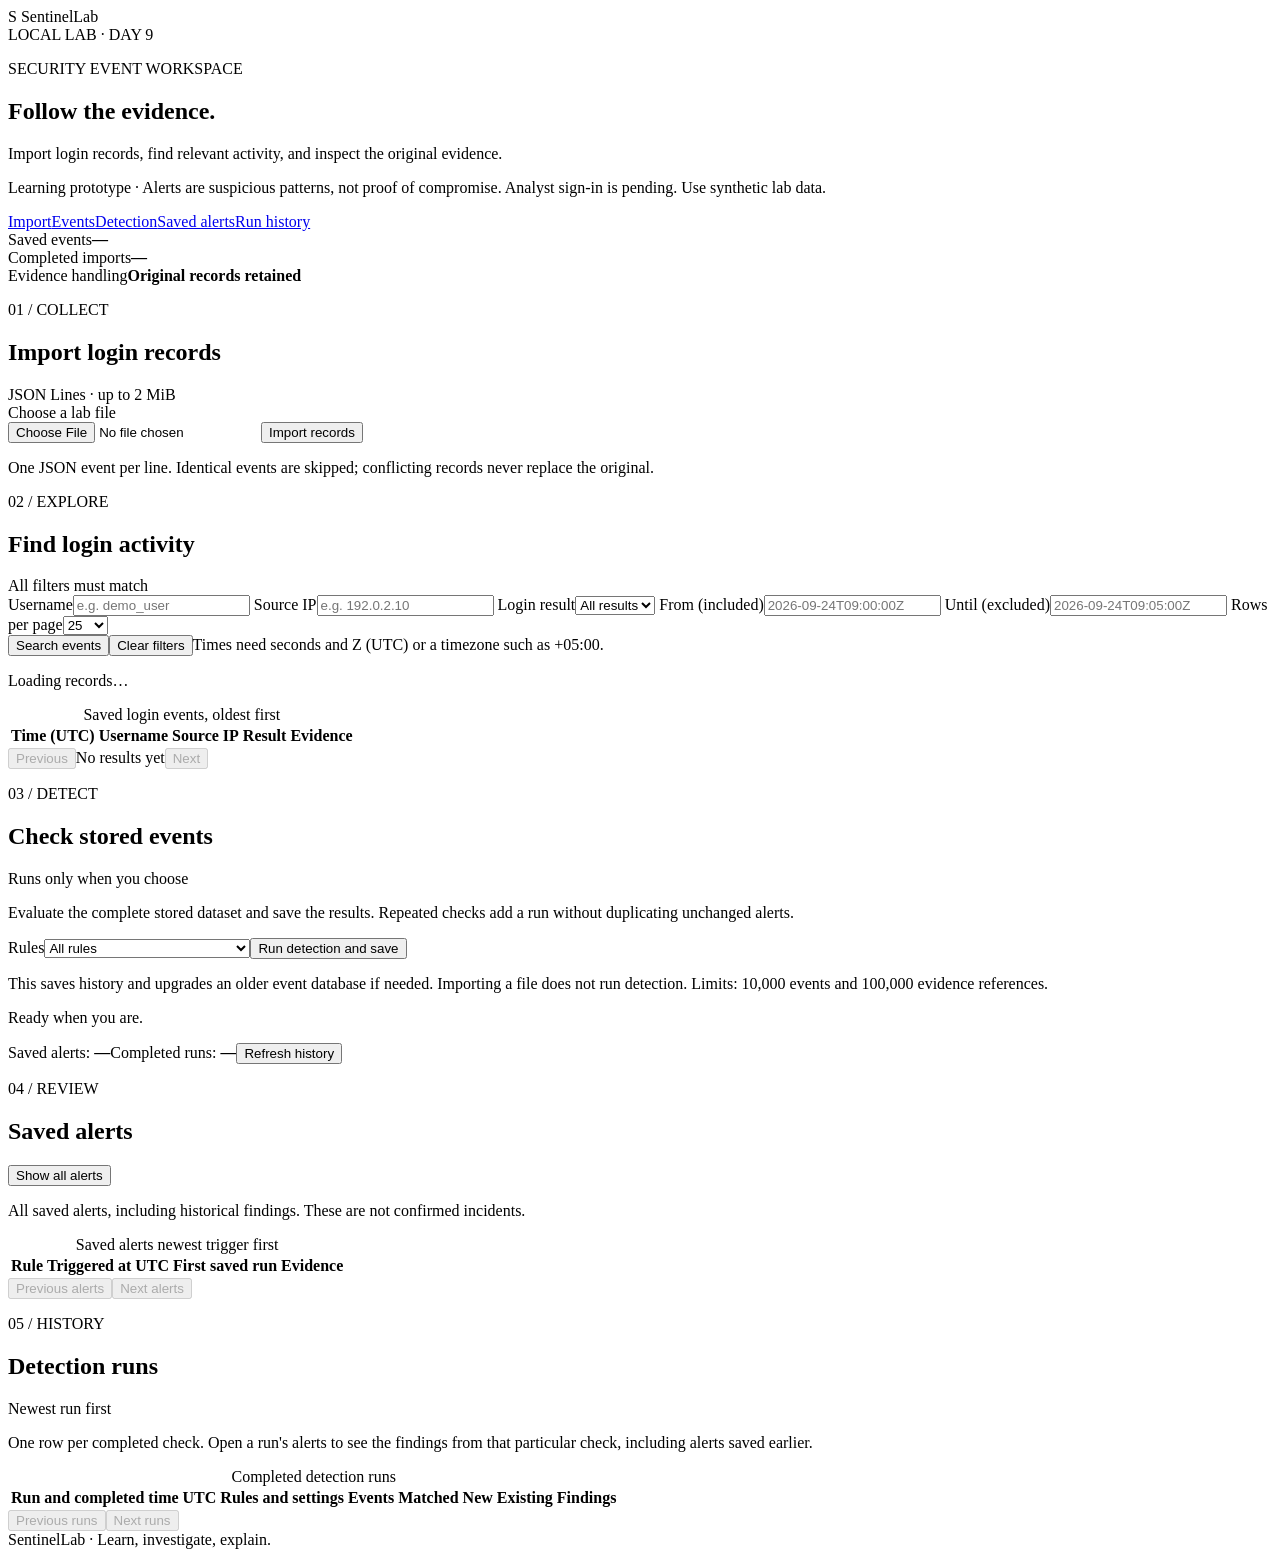
==== src/sentinellab/web/templates/index.html @ 2590afae "Day 9: add browser detection, saved alert evidence, and run history" ====
<!doctype html>
<html lang="en">
<head>
  <meta charset="utf-8">
  <meta name="viewport" content="width=device-width, initial-scale=1">
  <meta name="request-token" content="__REQUEST_TOKEN__">
  <title>SentinelLab | Event workspace</title>
  <link rel="stylesheet" href="/static/style.css">
  <link rel="stylesheet" href="/static/alerts.css">
  <script src="/static/app.js" defer></script>
  <script src="/static/alerts.js" defer></script>
</head>
<body>
  <header><div class="brand"><span class="mark" aria-hidden="true">S</span> SentinelLab</div><span class="badge">LOCAL LAB · DAY 9</span></header>
  <main>
    <section class="intro"><p class="eyebrow">SECURITY EVENT WORKSPACE</p><h1>Follow the evidence.</h1><p>Import login records, find relevant activity, and inspect the original evidence.</p></section>
    <p class="notice">Learning prototype · Alerts are suspicious patterns, not proof of compromise. Analyst sign-in is pending. Use synthetic lab data.</p>
    <nav class="workspace-nav" aria-label="Workspace sections"><a href="#import-title">Import</a><a href="#search-title">Events</a><a href="#detect-title">Detection</a><a href="#alerts-title">Saved alerts</a><a href="#runs-title">Run history</a></nav>
    <section class="stats" aria-label="Database overview"><article><span>Saved events</span><strong id="event-count">—</strong></article><article><span>Completed imports</span><strong id="import-count">—</strong></article><article><span>Evidence handling</span><strong class="small-stat">Original records retained</strong></article></section>
    <section class="panel" aria-labelledby="import-title"><div class="section-heading"><div><p class="eyebrow">01 / COLLECT</p><h2 id="import-title">Import login records</h2></div><span class="muted">JSON Lines · up to 2 MiB</span></div>
      <form id="upload-form"><label for="event-file">Choose a lab file</label><div class="upload-controls"><input id="event-file" type="file" accept=".jsonl,.ndjson" required><button id="upload-button" type="submit">Import records</button></div><p class="hint">One JSON event per line. Identical events are skipped; conflicting records never replace the original.</p></form>
      <p id="upload-status" role="status" aria-live="polite"></p><details id="import-details" hidden><summary>View import counts and line errors</summary><pre id="import-report"></pre></details>
    </section>
    <section class="panel" aria-labelledby="search-title"><div class="section-heading"><div><p class="eyebrow">02 / EXPLORE</p><h2 id="search-title">Find login activity</h2></div><span class="muted">All filters must match</span></div>
      <form id="search-form"><div class="filters">
        <label>Username<input name="username" maxlength="128" placeholder="e.g. demo_user"></label>
        <label>Source IP<input name="source_ip" maxlength="45" placeholder="e.g. 192.0.2.10"></label>
        <label>Login result<select name="outcome"><option value="">All results</option><option value="failure">Failure</option><option value="success">Success</option></select></label>
        <label>From (included)<input name="start" maxlength="32" placeholder="2026-09-24T09:00:00Z"></label>
        <label>Until (excluded)<input name="end" maxlength="32" placeholder="2026-09-24T09:05:00Z"></label>
        <label>Rows per page<select name="limit"><option value="25">25</option><option value="50">50</option><option value="100">100</option><option value="200">200</option></select></label>
      </div><div class="actions"><button type="submit">Search events</button><button type="button" id="clear-filters" class="secondary">Clear filters</button><span class="hint">Times need seconds and Z (UTC) or a timezone such as +05:00.</span></div></form>
      <p id="search-status" role="status" aria-live="polite">Loading records…</p>
      <div class="table-wrap"><table><caption class="sr-only">Saved login events, oldest first</caption><thead><tr><th>Time (UTC)</th><th>Username</th><th>Source IP</th><th>Result</th><th>Evidence</th></tr></thead><tbody id="event-rows"></tbody></table></div>
      <div class="pagination"><button id="previous" class="secondary" disabled>Previous</button><span id="page-description">No results yet</span><button id="next" class="secondary" disabled>Next</button></div>
    </section>
    <section class="panel" aria-labelledby="detect-title">
      <div class="section-heading"><div><p class="eyebrow">03 / DETECT</p><h2 id="detect-title">Check stored events</h2></div><span class="muted">Runs only when you choose</span></div>
      <p>Evaluate the complete stored dataset and save the results. Repeated checks add a run without duplicating unchanged alerts.</p>
      <form id="detect-form" class="detection-controls"><label>Rules<select id="detect-rule"><option value="all">All rules</option><option value="R1">R1 · Repeated account failures</option><option value="R2">R2 · Failures across accounts</option><option value="R3">R3 · Success after failures</option></select></label><button id="detect-button" type="submit">Run detection and save</button></form>
      <p class="hint">This saves history and upgrades an older event database if needed. Importing a file does not run detection. Limits: 10,000 events and 100,000 evidence references.</p>
      <p id="detect-status" role="status" aria-live="polite">Ready when you are.</p>
      <div class="alert-totals"><span>Saved alerts: <strong id="alert-count">—</strong></span><span>Completed runs: <strong id="run-count">—</strong></span><button id="refresh-history" class="secondary" type="button">Refresh history</button></div>
    </section>
    <section class="panel" aria-labelledby="alerts-title">
      <div class="section-heading"><div><p class="eyebrow">04 / REVIEW</p><h2 id="alerts-title" tabindex="-1">Saved alerts</h2></div><button id="all-alerts" class="secondary" type="button">Show all alerts</button></div>
      <p id="alert-scope">All saved alerts, including historical findings. These are not confirmed incidents.</p>
      <p id="alerts-status" role="status" aria-live="polite"></p>
      <div class="table-wrap"><table><caption class="sr-only">Saved alerts newest trigger first</caption><thead><tr><th>Rule</th><th>Triggered at UTC</th><th>First saved run</th><th>Evidence</th></tr></thead><tbody id="alert-rows"></tbody></table></div>
      <div class="pagination"><button id="alerts-previous" class="secondary" disabled>Previous alerts</button><span id="alerts-page"></span><button id="alerts-next" class="secondary" disabled>Next alerts</button></div>
    </section>
    <section class="panel" id="alert-detail" aria-labelledby="alert-detail-title" hidden>
      <div class="section-heading"><h2 id="alert-detail-title" tabindex="-1">Alert evidence</h2><button id="close-alert" class="secondary">Close alert</button></div>
      <p id="alert-detail-status" role="status" aria-live="polite"></p><p id="alert-reason"></p><dl id="alert-facts" class="alert-facts"></dl>
      <p class="hint">This evidence is the saved snapshot at the alert trigger. Late imports do not rewrite it. Open a record to inspect its original text.</p>
      <div class="table-wrap"><table><caption class="sr-only">Evidence linked to the selected alert</caption><thead><tr><th>Source event</th><th>Time UTC</th><th>Role</th><th>Original</th></tr></thead><tbody id="alert-evidence-rows"></tbody></table></div>
      <div class="pagination"><button id="evidence-previous" class="secondary" disabled>Previous evidence</button><span id="alert-evidence-page"></span><button id="evidence-next" class="secondary" disabled>Next evidence</button></div>
    </section>
    <section class="panel" id="evidence-panel" aria-labelledby="evidence-title" hidden><div class="section-heading"><div><p class="eyebrow">INSPECT ORIGINAL</p><h2 id="evidence-title" tabindex="-1">Original evidence</h2></div><button id="close-evidence" class="secondary">Close evidence</button></div><p id="evidence-status" role="status"></p><pre id="evidence-content"></pre><p class="hint">The saved original and its first import location. A suspicious event alone does not confirm an attack.</p></section>
    <section class="panel" aria-labelledby="runs-title">
      <div class="section-heading"><div><p class="eyebrow">05 / HISTORY</p><h2 id="runs-title">Detection runs</h2></div><span class="muted">Newest run first</span></div>
      <p>One row per completed check. Open a run's alerts to see the findings from that particular check, including alerts saved earlier.</p><p id="runs-status" role="status" aria-live="polite"></p>
      <div class="table-wrap"><table><caption class="sr-only">Completed detection runs</caption><thead><tr><th>Run and completed time UTC</th><th>Rules and settings</th><th>Events</th><th>Matched</th><th>New</th><th>Existing</th><th>Findings</th></tr></thead><tbody id="run-rows"></tbody></table></div>
      <div class="pagination"><button id="runs-previous" class="secondary" disabled>Previous runs</button><span id="runs-page"></span><button id="runs-next" class="secondary" disabled>Next runs</button></div>
    </section>
    <noscript>This page needs JavaScript. You can also use scripts/database.py from PowerShell.</noscript>
  </main><footer>SentinelLab · Learn, investigate, explain.</footer>
</body>
</html>
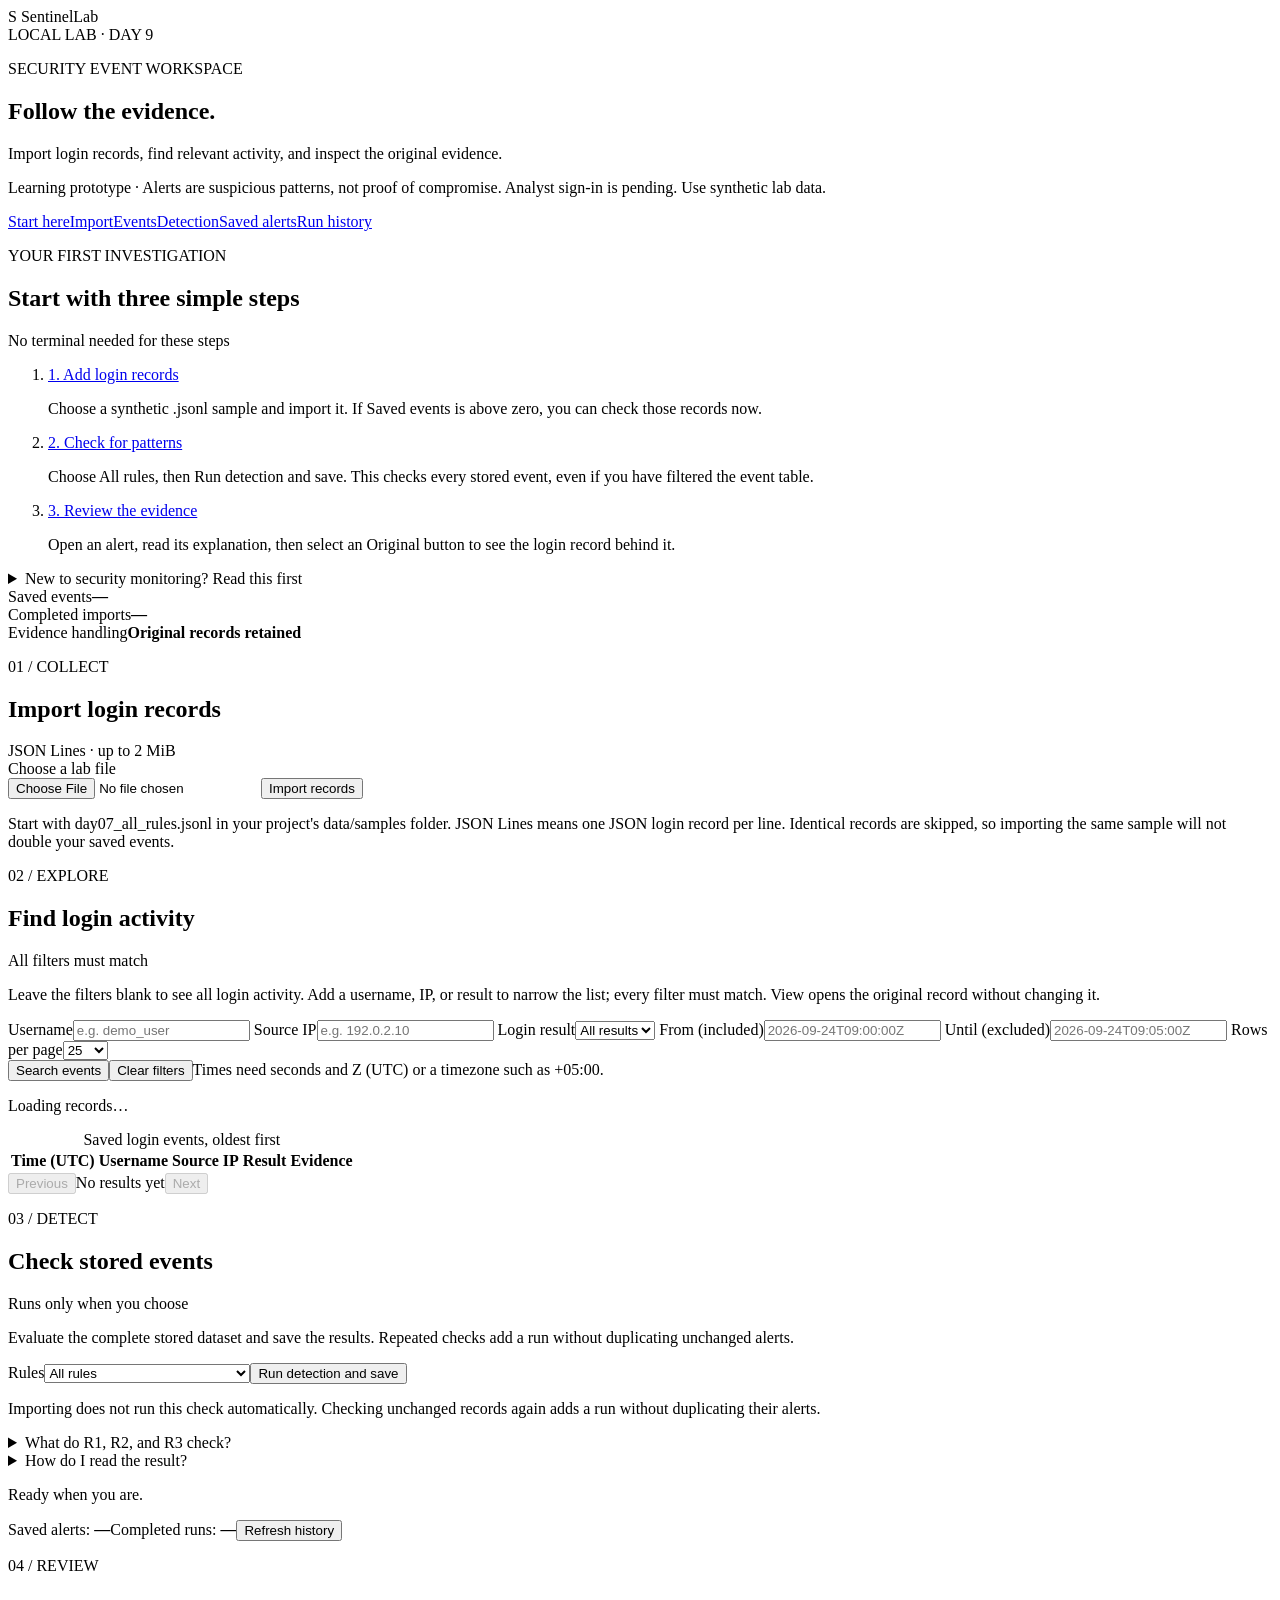
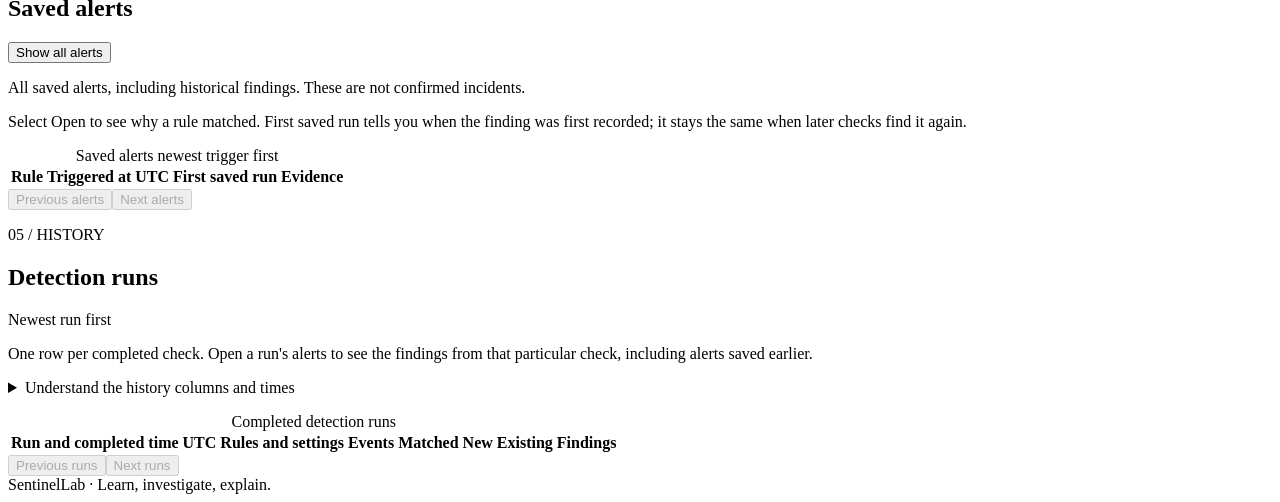
==== commit 731e9240: "Document Day 9 and add beginner guidance to the browser workspace" ====
--- a/src/sentinellab/web/templates/index.html
+++ b/src/sentinellab/web/templates/index.html
@@ -15,13 +15,19 @@
   <main>
     <section class="intro"><p class="eyebrow">SECURITY EVENT WORKSPACE</p><h1>Follow the evidence.</h1><p>Import login records, find relevant activity, and inspect the original evidence.</p></section>
     <p class="notice">Learning prototype · Alerts are suspicious patterns, not proof of compromise. Analyst sign-in is pending. Use synthetic lab data.</p>
-    <nav class="workspace-nav" aria-label="Workspace sections"><a href="#import-title">Import</a><a href="#search-title">Events</a><a href="#detect-title">Detection</a><a href="#alerts-title">Saved alerts</a><a href="#runs-title">Run history</a></nav>
+    <nav class="workspace-nav" aria-label="Workspace sections"><a href="#start-title">Start here</a><a href="#import-title">Import</a><a href="#search-title">Events</a><a href="#detect-title">Detection</a><a href="#alerts-title">Saved alerts</a><a href="#runs-title">Run history</a></nav>
+    <section class="getting-started" aria-labelledby="start-title">
+      <div class="section-heading"><div><p class="eyebrow">YOUR FIRST INVESTIGATION</p><h2 id="start-title">Start with three simple steps</h2></div><span class="muted">No terminal needed for these steps</span></div>
+      <ol class="journey"><li><a href="#import-title">1. Add login records</a><p>Choose a synthetic .jsonl sample and import it. If Saved events is above zero, you can check those records now.</p></li><li><a href="#detect-title">2. Check for patterns</a><p>Choose All rules, then Run detection and save. This checks every stored event, even if you have filtered the event table.</p></li><li><a href="#alerts-title">3. Review the evidence</a><p>Open an alert, read its explanation, then select an Original button to see the login record behind it.</p></li></ol>
+      <details class="help"><summary>New to security monitoring? Read this first</summary><p><strong>Event:</strong> one login record. <strong>Alert:</strong> a suspicious pattern worth checking. <strong>Run:</strong> one completed detection check. An alert does not confirm that an account was hacked.</p><p>Roman Urdu: Pehle login records add karein, phir check chalayein. Alert ki wajah aur asal record dekhein. Sirf alert aane se hacking confirm nahi hoti.</p><p>For the prepared demonstration, open R3 and look for the record marked Successful login. Think about whether the user might simply have corrected a password.</p></details>
+    </section>
     <section class="stats" aria-label="Database overview"><article><span>Saved events</span><strong id="event-count">—</strong></article><article><span>Completed imports</span><strong id="import-count">—</strong></article><article><span>Evidence handling</span><strong class="small-stat">Original records retained</strong></article></section>
     <section class="panel" aria-labelledby="import-title"><div class="section-heading"><div><p class="eyebrow">01 / COLLECT</p><h2 id="import-title">Import login records</h2></div><span class="muted">JSON Lines · up to 2 MiB</span></div>
-      <form id="upload-form"><label for="event-file">Choose a lab file</label><div class="upload-controls"><input id="event-file" type="file" accept=".jsonl,.ndjson" required><button id="upload-button" type="submit">Import records</button></div><p class="hint">One JSON event per line. Identical events are skipped; conflicting records never replace the original.</p></form>
+      <form id="upload-form"><label for="event-file">Choose a lab file</label><div class="upload-controls"><input id="event-file" type="file" accept=".jsonl,.ndjson" required aria-describedby="upload-help"><button id="upload-button" type="submit">Import records</button></div><p class="hint" id="upload-help">Start with day07_all_rules.jsonl in your project's data/samples folder. JSON Lines means one JSON login record per line. Identical records are skipped, so importing the same sample will not double your saved events.</p></form>
       <p id="upload-status" role="status" aria-live="polite"></p><details id="import-details" hidden><summary>View import counts and line errors</summary><pre id="import-report"></pre></details>
     </section>
     <section class="panel" aria-labelledby="search-title"><div class="section-heading"><div><p class="eyebrow">02 / EXPLORE</p><h2 id="search-title">Find login activity</h2></div><span class="muted">All filters must match</span></div>
+      <p class="section-help">Leave the filters blank to see all login activity. Add a username, IP, or result to narrow the list; every filter must match. View opens the original record without changing it.</p>
       <form id="search-form"><div class="filters">
         <label>Username<input name="username" maxlength="128" placeholder="e.g. demo_user"></label>
         <label>Source IP<input name="source_ip" maxlength="45" placeholder="e.g. 192.0.2.10"></label>
@@ -38,13 +44,16 @@
       <div class="section-heading"><div><p class="eyebrow">03 / DETECT</p><h2 id="detect-title">Check stored events</h2></div><span class="muted">Runs only when you choose</span></div>
       <p>Evaluate the complete stored dataset and save the results. Repeated checks add a run without duplicating unchanged alerts.</p>
       <form id="detect-form" class="detection-controls"><label>Rules<select id="detect-rule"><option value="all">All rules</option><option value="R1">R1 · Repeated account failures</option><option value="R2">R2 · Failures across accounts</option><option value="R3">R3 · Success after failures</option></select></label><button id="detect-button" type="submit">Run detection and save</button></form>
-      <p class="hint">This saves history and upgrades an older event database if needed. Importing a file does not run detection. Limits: 10,000 events and 100,000 evidence references.</p>
+      <p class="hint">Importing does not run this check automatically. Checking unchanged records again adds a run without duplicating their alerts.</p>
+      <details class="help"><summary>What do R1, R2, and R3 check?</summary><ul><li><strong>R1:</strong> at least 5 failed logins for the same account and IP within 5 minutes.</li><li><strong>R2:</strong> failures across at least 10 different accounts from one IP within 10 minutes.</li><li><strong>R3:</strong> a successful login after at least 5 earlier failures for the same account and IP within 5 minutes. Failures at the exact success time do not count.</li></ul><p>Choose All rules for the complete check. This prototype checks up to 10,000 events and 100,000 supporting references. If a limit is exceeded, the run is not partly saved.</p></details>
+      <details class="help"><summary>How do I read the result?</summary><p><strong>New:</strong> findings saved for the first time. <strong>Already saved:</strong> matching findings recorded earlier. <strong>Total:</strong> all unique saved alerts.</p><p>Example: the first check finds 3 new alerts. Checking the same records again finds 0 new and 3 already saved. That means duplicate prevention worked. You now have 3 alerts and 2 runs.</p><p>Roman Urdu: Zero new ka matlab check fail hona nahi. Wohi alerts pehle se save hon to unki duplicate copy nahi banti.</p></details>
       <p id="detect-status" role="status" aria-live="polite">Ready when you are.</p>
       <div class="alert-totals"><span>Saved alerts: <strong id="alert-count">—</strong></span><span>Completed runs: <strong id="run-count">—</strong></span><button id="refresh-history" class="secondary" type="button">Refresh history</button></div>
     </section>
     <section class="panel" aria-labelledby="alerts-title">
       <div class="section-heading"><div><p class="eyebrow">04 / REVIEW</p><h2 id="alerts-title" tabindex="-1">Saved alerts</h2></div><button id="all-alerts" class="secondary" type="button">Show all alerts</button></div>
       <p id="alert-scope">All saved alerts, including historical findings. These are not confirmed incidents.</p>
+      <p class="section-help">Select Open to see why a rule matched. First saved run tells you when the finding was first recorded; it stays the same when later checks find it again.</p>
       <p id="alerts-status" role="status" aria-live="polite"></p>
       <div class="table-wrap"><table><caption class="sr-only">Saved alerts newest trigger first</caption><thead><tr><th>Rule</th><th>Triggered at UTC</th><th>First saved run</th><th>Evidence</th></tr></thead><tbody id="alert-rows"></tbody></table></div>
       <div class="pagination"><button id="alerts-previous" class="secondary" disabled>Previous alerts</button><span id="alerts-page"></span><button id="alerts-next" class="secondary" disabled>Next alerts</button></div>
@@ -52,14 +61,14 @@
     <section class="panel" id="alert-detail" aria-labelledby="alert-detail-title" hidden>
       <div class="section-heading"><h2 id="alert-detail-title" tabindex="-1">Alert evidence</h2><button id="close-alert" class="secondary">Close alert</button></div>
       <p id="alert-detail-status" role="status" aria-live="polite"></p><p id="alert-reason"></p><dl id="alert-facts" class="alert-facts"></dl>
-      <p class="hint">This evidence is the saved snapshot at the alert trigger. Late imports do not rewrite it. Open a record to inspect its original text.</p>
+      <p class="hint">These are the records saved with this alert. Earlier failure supports the pattern; Successful login is the success that triggered R3. Open Original to inspect a record. Later imports do not rewrite this evidence.</p>
       <div class="table-wrap"><table><caption class="sr-only">Evidence linked to the selected alert</caption><thead><tr><th>Source event</th><th>Time UTC</th><th>Role</th><th>Original</th></tr></thead><tbody id="alert-evidence-rows"></tbody></table></div>
       <div class="pagination"><button id="evidence-previous" class="secondary" disabled>Previous evidence</button><span id="alert-evidence-page"></span><button id="evidence-next" class="secondary" disabled>Next evidence</button></div>
     </section>
     <section class="panel" id="evidence-panel" aria-labelledby="evidence-title" hidden><div class="section-heading"><div><p class="eyebrow">INSPECT ORIGINAL</p><h2 id="evidence-title" tabindex="-1">Original evidence</h2></div><button id="close-evidence" class="secondary">Close evidence</button></div><p id="evidence-status" role="status"></p><pre id="evidence-content"></pre><p class="hint">The saved original and its first import location. A suspicious event alone does not confirm an attack.</p></section>
     <section class="panel" aria-labelledby="runs-title">
       <div class="section-heading"><div><p class="eyebrow">05 / HISTORY</p><h2 id="runs-title">Detection runs</h2></div><span class="muted">Newest run first</span></div>
-      <p>One row per completed check. Open a run's alerts to see the findings from that particular check, including alerts saved earlier.</p><p id="runs-status" role="status" aria-live="polite"></p>
+      <p>One row per completed check. Open a run's alerts to see the findings from that particular check, including alerts saved earlier.</p><details class="help"><summary>Understand the history columns and times</summary><p><strong>Events:</strong> records checked. <strong>Matched:</strong> findings from that check. <strong>New + Existing = Matched.</strong> A completed check may find zero alerts.</p><p>All displayed times are UTC. Pakistan time is UTC plus 5 hours: 09:00 UTC is 14:00 in Pakistan. Trigger time is when the suspicious pattern happened; completed time is when you checked it.</p><p>Refresh history reloads the lists without running detection. Viewing evidence never creates a run.</p></details><p id="runs-status" role="status" aria-live="polite"></p>
       <div class="table-wrap"><table><caption class="sr-only">Completed detection runs</caption><thead><tr><th>Run and completed time UTC</th><th>Rules and settings</th><th>Events</th><th>Matched</th><th>New</th><th>Existing</th><th>Findings</th></tr></thead><tbody id="run-rows"></tbody></table></div>
       <div class="pagination"><button id="runs-previous" class="secondary" disabled>Previous runs</button><span id="runs-page"></span><button id="runs-next" class="secondary" disabled>Next runs</button></div>
     </section>
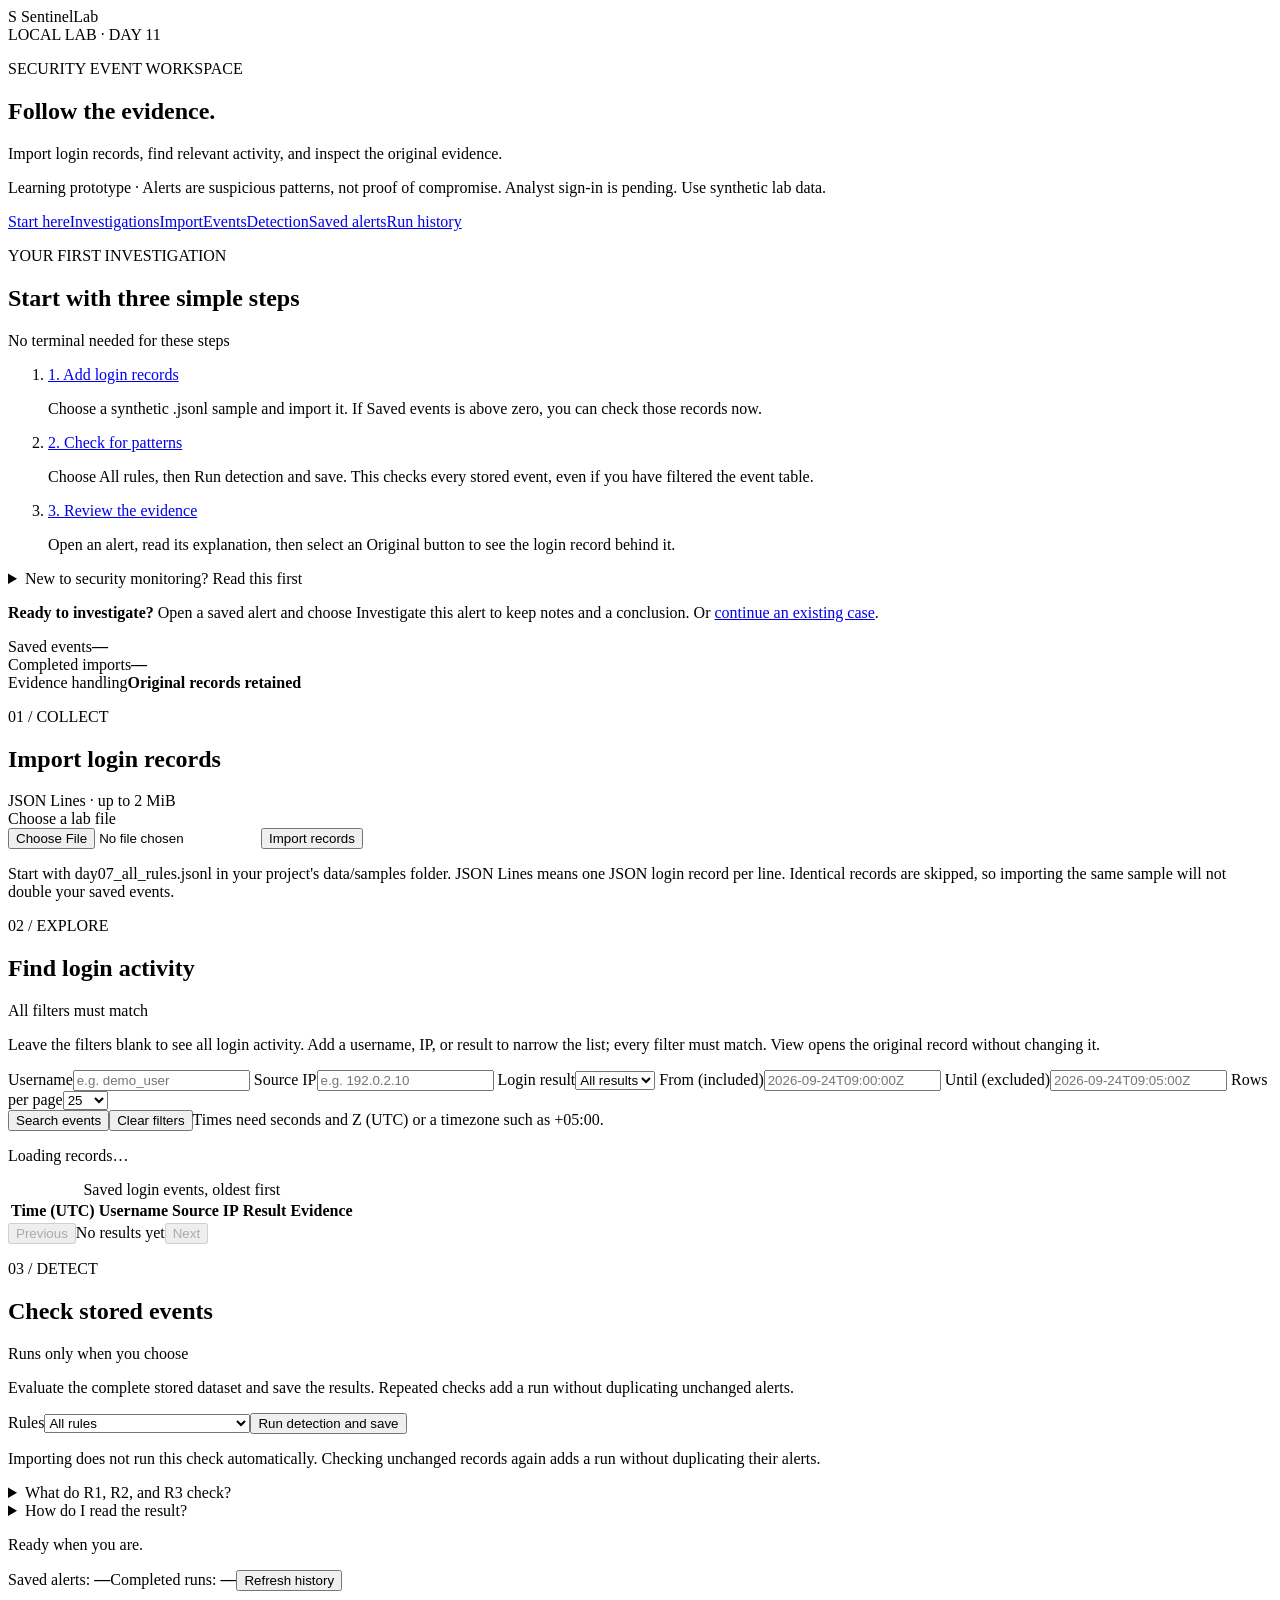
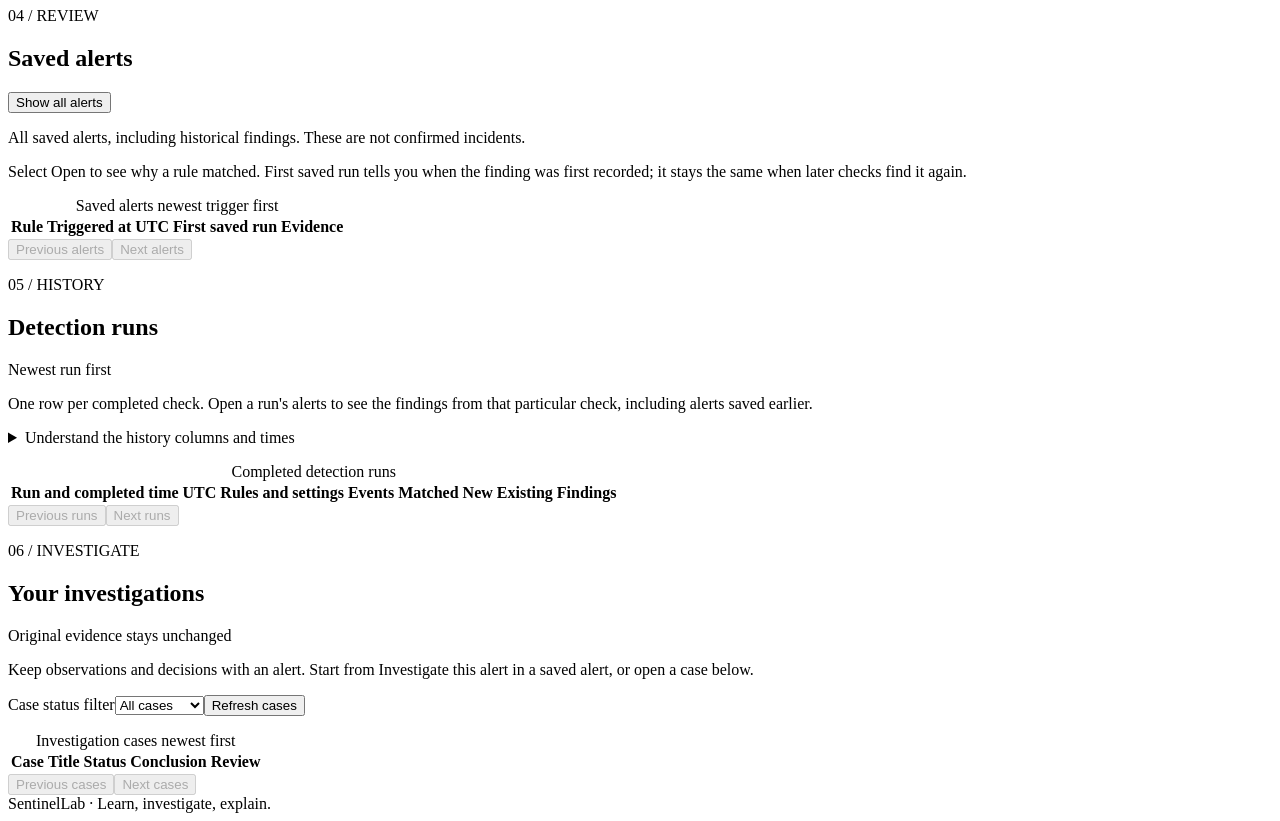
==== commit 0167848e: "Day 11: add browser investigations and revision conflict recovery" ====
--- a/src/sentinellab/web/templates/index.html
+++ b/src/sentinellab/web/templates/index.html
@@ -7,19 +7,22 @@
   <title>SentinelLab | Event workspace</title>
   <link rel="stylesheet" href="/static/style.css">
   <link rel="stylesheet" href="/static/alerts.css">
+  <link rel="stylesheet" href="/static/cases.css">
   <script src="/static/app.js" defer></script>
   <script src="/static/alerts.js" defer></script>
+  <script src="/static/cases.js" defer></script>
 </head>
 <body>
-  <header><div class="brand"><span class="mark" aria-hidden="true">S</span> SentinelLab</div><span class="badge">LOCAL LAB · DAY 9</span></header>
+  <header><div class="brand"><span class="mark" aria-hidden="true">S</span> SentinelLab</div><span class="badge">LOCAL LAB · DAY 11</span></header>
   <main>
     <section class="intro"><p class="eyebrow">SECURITY EVENT WORKSPACE</p><h1>Follow the evidence.</h1><p>Import login records, find relevant activity, and inspect the original evidence.</p></section>
     <p class="notice">Learning prototype · Alerts are suspicious patterns, not proof of compromise. Analyst sign-in is pending. Use synthetic lab data.</p>
-    <nav class="workspace-nav" aria-label="Workspace sections"><a href="#start-title">Start here</a><a href="#import-title">Import</a><a href="#search-title">Events</a><a href="#detect-title">Detection</a><a href="#alerts-title">Saved alerts</a><a href="#runs-title">Run history</a></nav>
+    <nav class="workspace-nav" aria-label="Workspace sections"><a href="#start-title">Start here</a><a href="#cases-title">Investigations</a><a href="#import-title">Import</a><a href="#search-title">Events</a><a href="#detect-title">Detection</a><a href="#alerts-title">Saved alerts</a><a href="#runs-title">Run history</a></nav>
     <section class="getting-started" aria-labelledby="start-title">
       <div class="section-heading"><div><p class="eyebrow">YOUR FIRST INVESTIGATION</p><h2 id="start-title">Start with three simple steps</h2></div><span class="muted">No terminal needed for these steps</span></div>
       <ol class="journey"><li><a href="#import-title">1. Add login records</a><p>Choose a synthetic .jsonl sample and import it. If Saved events is above zero, you can check those records now.</p></li><li><a href="#detect-title">2. Check for patterns</a><p>Choose All rules, then Run detection and save. This checks every stored event, even if you have filtered the event table.</p></li><li><a href="#alerts-title">3. Review the evidence</a><p>Open an alert, read its explanation, then select an Original button to see the login record behind it.</p></li></ol>
       <details class="help"><summary>New to security monitoring? Read this first</summary><p><strong>Event:</strong> one login record. <strong>Alert:</strong> a suspicious pattern worth checking. <strong>Run:</strong> one completed detection check. An alert does not confirm that an account was hacked.</p><p>Roman Urdu: Pehle login records add karein, phir check chalayein. Alert ki wajah aur asal record dekhein. Sirf alert aane se hacking confirm nahi hoti.</p><p>For the prepared demonstration, open R3 and look for the record marked Successful login. Think about whether the user might simply have corrected a password.</p></details>
+      <p><strong>Ready to investigate?</strong> Open a saved alert and choose Investigate this alert to keep notes and a conclusion. Or <a href="#cases-title">continue an existing case</a>.</p>
     </section>
     <section class="stats" aria-label="Database overview"><article><span>Saved events</span><strong id="event-count">—</strong></article><article><span>Completed imports</span><strong id="import-count">—</strong></article><article><span>Evidence handling</span><strong class="small-stat">Original records retained</strong></article></section>
     <section class="panel" aria-labelledby="import-title"><div class="section-heading"><div><p class="eyebrow">01 / COLLECT</p><h2 id="import-title">Import login records</h2></div><span class="muted">JSON Lines · up to 2 MiB</span></div>
@@ -61,6 +64,7 @@
     <section class="panel" id="alert-detail" aria-labelledby="alert-detail-title" hidden>
       <div class="section-heading"><h2 id="alert-detail-title" tabindex="-1">Alert evidence</h2><button id="close-alert" class="secondary">Close alert</button></div>
       <p id="alert-detail-status" role="status" aria-live="polite"></p><p id="alert-reason"></p><dl id="alert-facts" class="alert-facts"></dl>
+      <div class="actions"><button id="investigate-alert" type="button" disabled>Investigate this alert</button><span class="hint">One case per alert. Existing cases keep their notes and history.</span></div>
       <p class="hint">These are the records saved with this alert. Earlier failure supports the pattern; Successful login is the success that triggered R3. Open Original to inspect a record. Later imports do not rewrite this evidence.</p>
       <div class="table-wrap"><table><caption class="sr-only">Evidence linked to the selected alert</caption><thead><tr><th>Source event</th><th>Time UTC</th><th>Role</th><th>Original</th></tr></thead><tbody id="alert-evidence-rows"></tbody></table></div>
       <div class="pagination"><button id="evidence-previous" class="secondary" disabled>Previous evidence</button><span id="alert-evidence-page"></span><button id="evidence-next" class="secondary" disabled>Next evidence</button></div>
@@ -72,7 +76,35 @@
       <div class="table-wrap"><table><caption class="sr-only">Completed detection runs</caption><thead><tr><th>Run and completed time UTC</th><th>Rules and settings</th><th>Events</th><th>Matched</th><th>New</th><th>Existing</th><th>Findings</th></tr></thead><tbody id="run-rows"></tbody></table></div>
       <div class="pagination"><button id="runs-previous" class="secondary" disabled>Previous runs</button><span id="runs-page"></span><button id="runs-next" class="secondary" disabled>Next runs</button></div>
     </section>
-    <noscript>This page needs JavaScript. You can also use scripts/database.py from PowerShell.</noscript>
+    <section class="panel case-workspace" aria-labelledby="cases-title">
+      <div class="section-heading"><div><p class="eyebrow">06 / INVESTIGATE</p><h2 id="cases-title" tabindex="-1">Your investigations</h2></div><span class="badge-local">Original evidence stays unchanged</span></div>
+      <p>Keep observations and decisions with an alert. Start from Investigate this alert in a saved alert, or open a case below.</p>
+      <form id="case-filter-form" class="case-controls"><label>Case status filter<select id="case-filter"><option value="">All cases</option><option value="open">Open</option><option value="in_progress">In progress</option><option value="closed">Closed</option></select></label><button type="submit">Refresh cases</button></form>
+      <p id="cases-status" role="status" aria-live="polite"></p>
+      <div class="table-wrap"><table><caption class="sr-only">Investigation cases newest first</caption><thead><tr><th>Case</th><th>Title</th><th>Status</th><th>Conclusion</th><th>Review</th></tr></thead><tbody id="case-rows"></tbody></table></div>
+      <div class="pagination"><button id="cases-previous" class="secondary" disabled>Previous cases</button><span id="cases-page"></span><button id="cases-next" class="secondary" disabled>Next cases</button></div>
+    </section>
+    <section class="panel" id="case-create-panel" aria-labelledby="case-create-heading" hidden>
+      <div class="section-heading"><h2 id="case-create-heading" tabindex="-1">Start or open a case</h2><button id="cancel-case-create" class="secondary" type="button">Hide case form</button></div>
+      <p id="case-create-source" class="record-id"></p><p>This saves a new open case if none exists. If this alert already has a case, it opens that case without changing its title or status.</p>
+      <form id="case-create-form"><div class="case-fields"><label>Case title<input id="case-create-title" maxlength="120" required></label><label>Author label for this case<input id="case-create-author" maxlength="80" required placeholder="e.g. lab_analyst"></label></div><p class="hint">Author labels are self-declared, not verified accounts. Use synthetic lab observations.</p><button type="submit">Create or open case</button></form>
+      <p id="case-create-status" role="status" aria-live="polite"></p>
+    </section>
+    <section class="panel case-workspace" id="case-detail" aria-labelledby="case-title" hidden>
+      <div class="section-heading"><div><p class="eyebrow">CASE REVIEW</p><h2 id="case-title" tabindex="-1">Investigation</h2></div><button id="reload-case" class="secondary" type="button">Refresh selected case</button></div>
+      <p id="case-detail-status" role="status" aria-live="polite"></p>
+      <dl id="case-facts" class="alert-facts"></dl><button id="case-open-alert" type="button" class="secondary" disabled>Open linked alert and evidence</button>
+      <p class="hint">Notes and reasons are kept when a save fails or you refresh this case. Unsaved drafts stay only in this page and are lost on browser reload.</p>
+      <label class="case-author-label">Author label for notes and decisions<input id="case-author" maxlength="80" required placeholder="e.g. lab_analyst"></label>
+      <div class="case-editor-grid">
+        <form id="case-note-form"><fieldset id="case-note-fields" disabled><legend>Add an observation</legend><p class="hint">Keep facts separate from assumptions. Corrections are new notes; old notes stay in history.</p><label>New note<textarea id="case-note" rows="5" maxlength="4000" required></textarea></label><button type="submit">Save note</button></fieldset></form>
+        <form id="case-state-form"><fieldset id="case-state-fields" disabled><legend>Update your decision</legend><div class="case-fields"><label>Investigation status<select id="case-state"><option value="open">Open</option><option value="in_progress">In progress</option><option value="closed">Closed</option></select></label><label>Conclusion<select id="case-disposition"><option value="undecided">Undecided</option><option value="benign">Benign</option><option value="suspicious">Suspicious</option><option value="confirmed_compromise">Confirmed compromise</option></select></label></div><label>Reason for this change<textarea id="case-reason" rows="3" maxlength="1000" required></textarea></label><p class="hint">Closing needs a conclusion. Reopen a closed case as In progress + Undecided. A changed conclusion never edits original evidence.</p><button type="submit">Save decision</button></fieldset></form>
+      </div>
+      <details class="help"><summary>Status, conclusion, and revision explained</summary><p>Status tells you where the work has reached. Conclusion records your judgment. Confirmed compromise needs supporting investigation, not just an alert. A closed case may still have a suspicious conclusion; closed does not mean safe.</p><p>Revision increases with every saved action. If another action changed the case, refresh and review the latest history before saving your decision again. Your reason stays in the box; the selectors reset to the latest saved values.</p><p>Roman Urdu: Notes aur faislay case mein save hotay hain. Asal login records nahi badalte. Nayi information aaye to pehle usay parhein, phir faisla karein.</p></details>
+      <h3>Case history</h3><p class="hint">Oldest action first. Author labels are unverified. Times are UTC. Stored history is not tamper-proof against direct database edits.</p><p id="case-history-status" role="status" aria-live="polite"></p><ol id="case-actions" class="case-timeline"></ol>
+      <div class="pagination"><button id="case-history-previous" class="secondary" disabled>Previous actions</button><span id="case-history-page"></span><button id="case-history-next" class="secondary" disabled>Next actions</button></div>
+    </section>
+    <noscript>This page needs JavaScript. You can also use scripts/database.py and scripts/cases.py from PowerShell.</noscript>
   </main><footer>SentinelLab · Learn, investigate, explain.</footer>
 </body>
 </html>
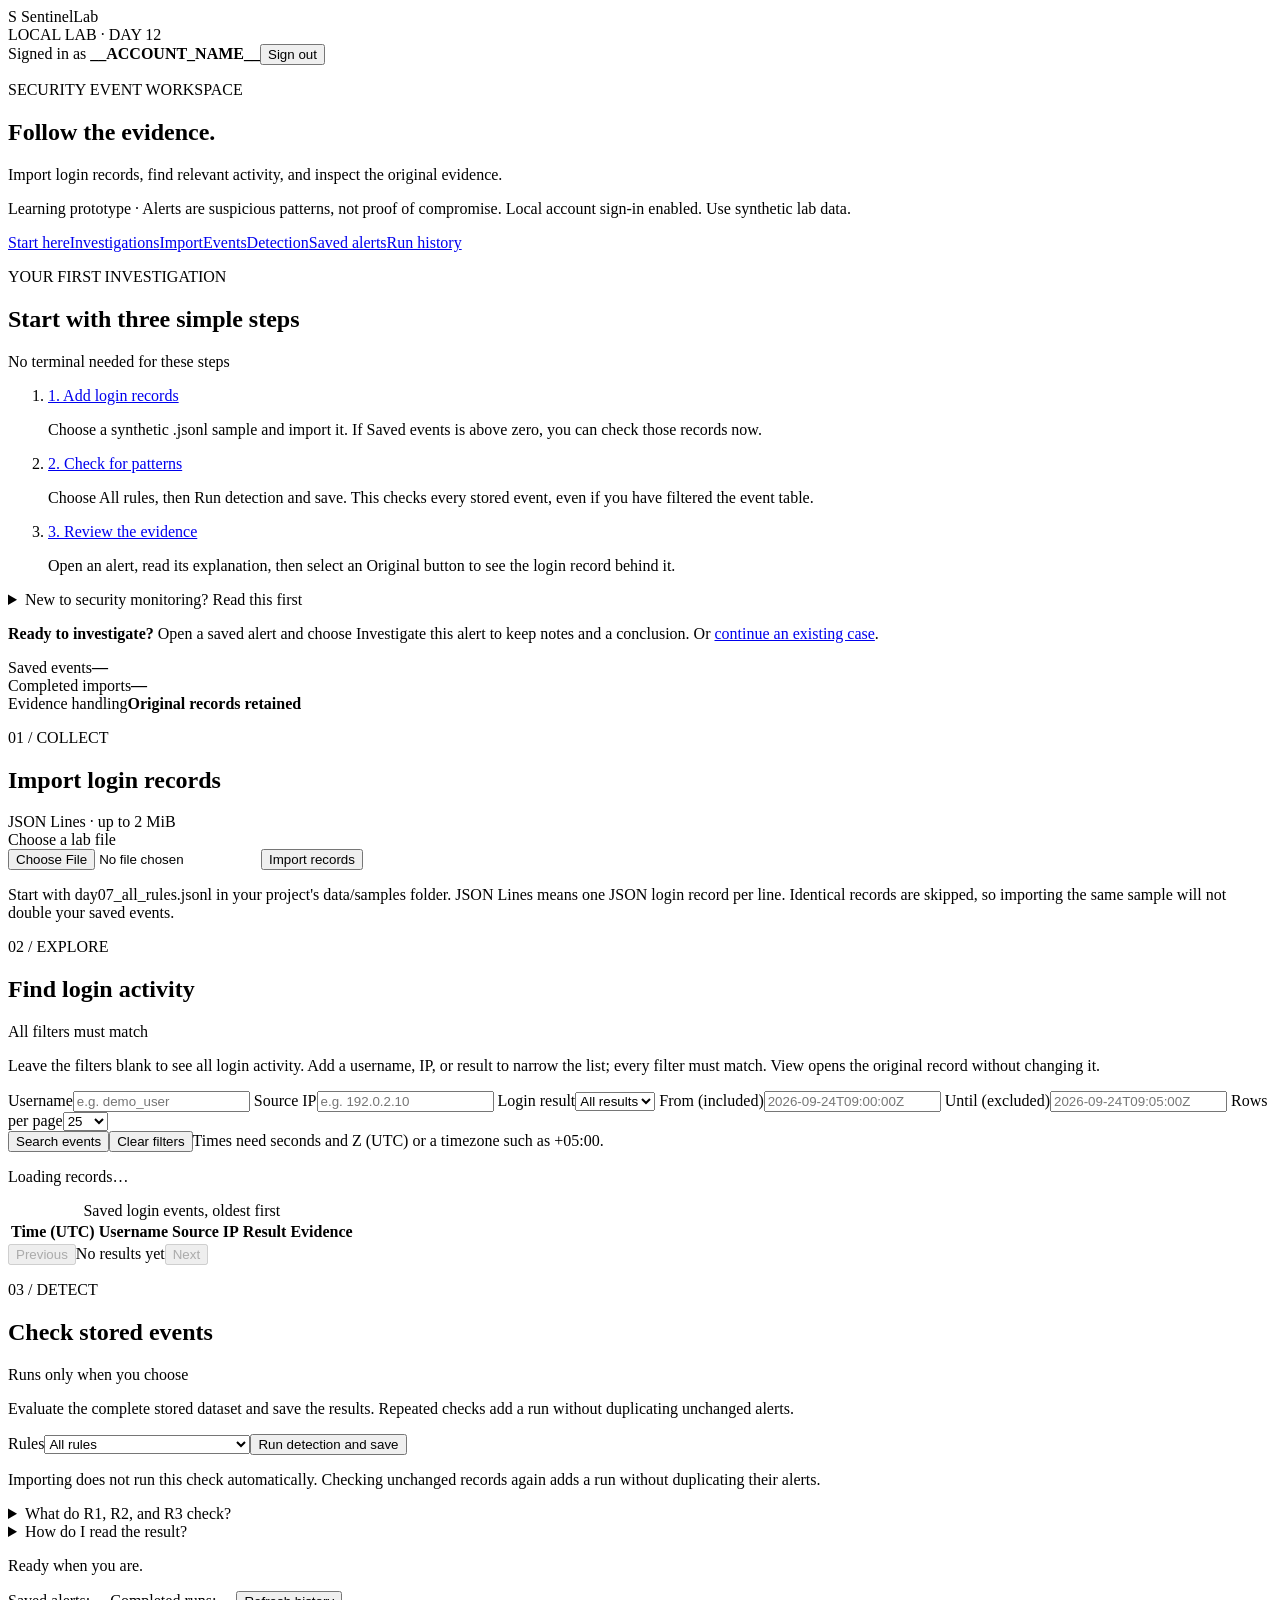
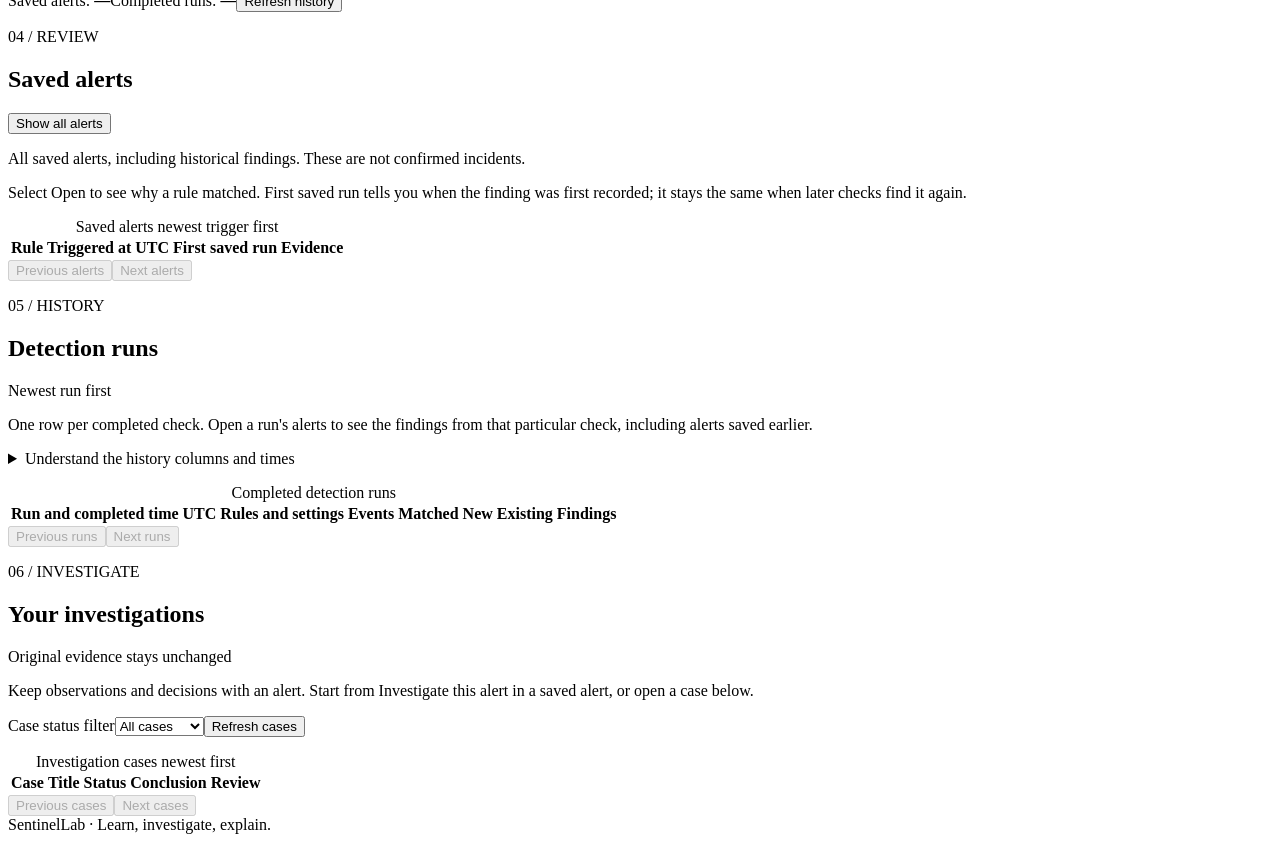
==== commit e8940b4a: "Day 12: add local sign-in and sessions; update cumulative project handbook" ====
--- a/src/sentinellab/web/templates/index.html
+++ b/src/sentinellab/web/templates/index.html
@@ -1,110 +1,114 @@
-<!doctype html>
-<html lang="en">
-<head>
-  <meta charset="utf-8">
-  <meta name="viewport" content="width=device-width, initial-scale=1">
-  <meta name="request-token" content="__REQUEST_TOKEN__">
-  <title>SentinelLab | Event workspace</title>
-  <link rel="stylesheet" href="/static/style.css">
-  <link rel="stylesheet" href="/static/alerts.css">
-  <link rel="stylesheet" href="/static/cases.css">
-  <script src="/static/app.js" defer></script>
-  <script src="/static/alerts.js" defer></script>
-  <script src="/static/cases.js" defer></script>
-</head>
-<body>
-  <header><div class="brand"><span class="mark" aria-hidden="true">S</span> SentinelLab</div><span class="badge">LOCAL LAB · DAY 11</span></header>
-  <main>
-    <section class="intro"><p class="eyebrow">SECURITY EVENT WORKSPACE</p><h1>Follow the evidence.</h1><p>Import login records, find relevant activity, and inspect the original evidence.</p></section>
-    <p class="notice">Learning prototype · Alerts are suspicious patterns, not proof of compromise. Analyst sign-in is pending. Use synthetic lab data.</p>
-    <nav class="workspace-nav" aria-label="Workspace sections"><a href="#start-title">Start here</a><a href="#cases-title">Investigations</a><a href="#import-title">Import</a><a href="#search-title">Events</a><a href="#detect-title">Detection</a><a href="#alerts-title">Saved alerts</a><a href="#runs-title">Run history</a></nav>
-    <section class="getting-started" aria-labelledby="start-title">
-      <div class="section-heading"><div><p class="eyebrow">YOUR FIRST INVESTIGATION</p><h2 id="start-title">Start with three simple steps</h2></div><span class="muted">No terminal needed for these steps</span></div>
-      <ol class="journey"><li><a href="#import-title">1. Add login records</a><p>Choose a synthetic .jsonl sample and import it. If Saved events is above zero, you can check those records now.</p></li><li><a href="#detect-title">2. Check for patterns</a><p>Choose All rules, then Run detection and save. This checks every stored event, even if you have filtered the event table.</p></li><li><a href="#alerts-title">3. Review the evidence</a><p>Open an alert, read its explanation, then select an Original button to see the login record behind it.</p></li></ol>
-      <details class="help"><summary>New to security monitoring? Read this first</summary><p><strong>Event:</strong> one login record. <strong>Alert:</strong> a suspicious pattern worth checking. <strong>Run:</strong> one completed detection check. An alert does not confirm that an account was hacked.</p><p>Roman Urdu: Pehle login records add karein, phir check chalayein. Alert ki wajah aur asal record dekhein. Sirf alert aane se hacking confirm nahi hoti.</p><p>For the prepared demonstration, open R3 and look for the record marked Successful login. Think about whether the user might simply have corrected a password.</p></details>
-      <p><strong>Ready to investigate?</strong> Open a saved alert and choose Investigate this alert to keep notes and a conclusion. Or <a href="#cases-title">continue an existing case</a>.</p>
-    </section>
-    <section class="stats" aria-label="Database overview"><article><span>Saved events</span><strong id="event-count">—</strong></article><article><span>Completed imports</span><strong id="import-count">—</strong></article><article><span>Evidence handling</span><strong class="small-stat">Original records retained</strong></article></section>
-    <section class="panel" aria-labelledby="import-title"><div class="section-heading"><div><p class="eyebrow">01 / COLLECT</p><h2 id="import-title">Import login records</h2></div><span class="muted">JSON Lines · up to 2 MiB</span></div>
-      <form id="upload-form"><label for="event-file">Choose a lab file</label><div class="upload-controls"><input id="event-file" type="file" accept=".jsonl,.ndjson" required aria-describedby="upload-help"><button id="upload-button" type="submit">Import records</button></div><p class="hint" id="upload-help">Start with day07_all_rules.jsonl in your project's data/samples folder. JSON Lines means one JSON login record per line. Identical records are skipped, so importing the same sample will not double your saved events.</p></form>
-      <p id="upload-status" role="status" aria-live="polite"></p><details id="import-details" hidden><summary>View import counts and line errors</summary><pre id="import-report"></pre></details>
-    </section>
-    <section class="panel" aria-labelledby="search-title"><div class="section-heading"><div><p class="eyebrow">02 / EXPLORE</p><h2 id="search-title">Find login activity</h2></div><span class="muted">All filters must match</span></div>
-      <p class="section-help">Leave the filters blank to see all login activity. Add a username, IP, or result to narrow the list; every filter must match. View opens the original record without changing it.</p>
-      <form id="search-form"><div class="filters">
-        <label>Username<input name="username" maxlength="128" placeholder="e.g. demo_user"></label>
-        <label>Source IP<input name="source_ip" maxlength="45" placeholder="e.g. 192.0.2.10"></label>
-        <label>Login result<select name="outcome"><option value="">All results</option><option value="failure">Failure</option><option value="success">Success</option></select></label>
-        <label>From (included)<input name="start" maxlength="32" placeholder="2026-09-24T09:00:00Z"></label>
-        <label>Until (excluded)<input name="end" maxlength="32" placeholder="2026-09-24T09:05:00Z"></label>
-        <label>Rows per page<select name="limit"><option value="25">25</option><option value="50">50</option><option value="100">100</option><option value="200">200</option></select></label>
-      </div><div class="actions"><button type="submit">Search events</button><button type="button" id="clear-filters" class="secondary">Clear filters</button><span class="hint">Times need seconds and Z (UTC) or a timezone such as +05:00.</span></div></form>
-      <p id="search-status" role="status" aria-live="polite">Loading records…</p>
-      <div class="table-wrap"><table><caption class="sr-only">Saved login events, oldest first</caption><thead><tr><th>Time (UTC)</th><th>Username</th><th>Source IP</th><th>Result</th><th>Evidence</th></tr></thead><tbody id="event-rows"></tbody></table></div>
-      <div class="pagination"><button id="previous" class="secondary" disabled>Previous</button><span id="page-description">No results yet</span><button id="next" class="secondary" disabled>Next</button></div>
-    </section>
-    <section class="panel" aria-labelledby="detect-title">
-      <div class="section-heading"><div><p class="eyebrow">03 / DETECT</p><h2 id="detect-title">Check stored events</h2></div><span class="muted">Runs only when you choose</span></div>
-      <p>Evaluate the complete stored dataset and save the results. Repeated checks add a run without duplicating unchanged alerts.</p>
-      <form id="detect-form" class="detection-controls"><label>Rules<select id="detect-rule"><option value="all">All rules</option><option value="R1">R1 · Repeated account failures</option><option value="R2">R2 · Failures across accounts</option><option value="R3">R3 · Success after failures</option></select></label><button id="detect-button" type="submit">Run detection and save</button></form>
-      <p class="hint">Importing does not run this check automatically. Checking unchanged records again adds a run without duplicating their alerts.</p>
-      <details class="help"><summary>What do R1, R2, and R3 check?</summary><ul><li><strong>R1:</strong> at least 5 failed logins for the same account and IP within 5 minutes.</li><li><strong>R2:</strong> failures across at least 10 different accounts from one IP within 10 minutes.</li><li><strong>R3:</strong> a successful login after at least 5 earlier failures for the same account and IP within 5 minutes. Failures at the exact success time do not count.</li></ul><p>Choose All rules for the complete check. This prototype checks up to 10,000 events and 100,000 supporting references. If a limit is exceeded, the run is not partly saved.</p></details>
-      <details class="help"><summary>How do I read the result?</summary><p><strong>New:</strong> findings saved for the first time. <strong>Already saved:</strong> matching findings recorded earlier. <strong>Total:</strong> all unique saved alerts.</p><p>Example: the first check finds 3 new alerts. Checking the same records again finds 0 new and 3 already saved. That means duplicate prevention worked. You now have 3 alerts and 2 runs.</p><p>Roman Urdu: Zero new ka matlab check fail hona nahi. Wohi alerts pehle se save hon to unki duplicate copy nahi banti.</p></details>
-      <p id="detect-status" role="status" aria-live="polite">Ready when you are.</p>
-      <div class="alert-totals"><span>Saved alerts: <strong id="alert-count">—</strong></span><span>Completed runs: <strong id="run-count">—</strong></span><button id="refresh-history" class="secondary" type="button">Refresh history</button></div>
-    </section>
-    <section class="panel" aria-labelledby="alerts-title">
-      <div class="section-heading"><div><p class="eyebrow">04 / REVIEW</p><h2 id="alerts-title" tabindex="-1">Saved alerts</h2></div><button id="all-alerts" class="secondary" type="button">Show all alerts</button></div>
-      <p id="alert-scope">All saved alerts, including historical findings. These are not confirmed incidents.</p>
-      <p class="section-help">Select Open to see why a rule matched. First saved run tells you when the finding was first recorded; it stays the same when later checks find it again.</p>
-      <p id="alerts-status" role="status" aria-live="polite"></p>
-      <div class="table-wrap"><table><caption class="sr-only">Saved alerts newest trigger first</caption><thead><tr><th>Rule</th><th>Triggered at UTC</th><th>First saved run</th><th>Evidence</th></tr></thead><tbody id="alert-rows"></tbody></table></div>
-      <div class="pagination"><button id="alerts-previous" class="secondary" disabled>Previous alerts</button><span id="alerts-page"></span><button id="alerts-next" class="secondary" disabled>Next alerts</button></div>
-    </section>
-    <section class="panel" id="alert-detail" aria-labelledby="alert-detail-title" hidden>
-      <div class="section-heading"><h2 id="alert-detail-title" tabindex="-1">Alert evidence</h2><button id="close-alert" class="secondary">Close alert</button></div>
-      <p id="alert-detail-status" role="status" aria-live="polite"></p><p id="alert-reason"></p><dl id="alert-facts" class="alert-facts"></dl>
-      <div class="actions"><button id="investigate-alert" type="button" disabled>Investigate this alert</button><span class="hint">One case per alert. Existing cases keep their notes and history.</span></div>
-      <p class="hint">These are the records saved with this alert. Earlier failure supports the pattern; Successful login is the success that triggered R3. Open Original to inspect a record. Later imports do not rewrite this evidence.</p>
-      <div class="table-wrap"><table><caption class="sr-only">Evidence linked to the selected alert</caption><thead><tr><th>Source event</th><th>Time UTC</th><th>Role</th><th>Original</th></tr></thead><tbody id="alert-evidence-rows"></tbody></table></div>
-      <div class="pagination"><button id="evidence-previous" class="secondary" disabled>Previous evidence</button><span id="alert-evidence-page"></span><button id="evidence-next" class="secondary" disabled>Next evidence</button></div>
-    </section>
-    <section class="panel" id="evidence-panel" aria-labelledby="evidence-title" hidden><div class="section-heading"><div><p class="eyebrow">INSPECT ORIGINAL</p><h2 id="evidence-title" tabindex="-1">Original evidence</h2></div><button id="close-evidence" class="secondary">Close evidence</button></div><p id="evidence-status" role="status"></p><pre id="evidence-content"></pre><p class="hint">The saved original and its first import location. A suspicious event alone does not confirm an attack.</p></section>
-    <section class="panel" aria-labelledby="runs-title">
-      <div class="section-heading"><div><p class="eyebrow">05 / HISTORY</p><h2 id="runs-title">Detection runs</h2></div><span class="muted">Newest run first</span></div>
-      <p>One row per completed check. Open a run's alerts to see the findings from that particular check, including alerts saved earlier.</p><details class="help"><summary>Understand the history columns and times</summary><p><strong>Events:</strong> records checked. <strong>Matched:</strong> findings from that check. <strong>New + Existing = Matched.</strong> A completed check may find zero alerts.</p><p>All displayed times are UTC. Pakistan time is UTC plus 5 hours: 09:00 UTC is 14:00 in Pakistan. Trigger time is when the suspicious pattern happened; completed time is when you checked it.</p><p>Refresh history reloads the lists without running detection. Viewing evidence never creates a run.</p></details><p id="runs-status" role="status" aria-live="polite"></p>
-      <div class="table-wrap"><table><caption class="sr-only">Completed detection runs</caption><thead><tr><th>Run and completed time UTC</th><th>Rules and settings</th><th>Events</th><th>Matched</th><th>New</th><th>Existing</th><th>Findings</th></tr></thead><tbody id="run-rows"></tbody></table></div>
-      <div class="pagination"><button id="runs-previous" class="secondary" disabled>Previous runs</button><span id="runs-page"></span><button id="runs-next" class="secondary" disabled>Next runs</button></div>
-    </section>
-    <section class="panel case-workspace" aria-labelledby="cases-title">
-      <div class="section-heading"><div><p class="eyebrow">06 / INVESTIGATE</p><h2 id="cases-title" tabindex="-1">Your investigations</h2></div><span class="badge-local">Original evidence stays unchanged</span></div>
-      <p>Keep observations and decisions with an alert. Start from Investigate this alert in a saved alert, or open a case below.</p>
-      <form id="case-filter-form" class="case-controls"><label>Case status filter<select id="case-filter"><option value="">All cases</option><option value="open">Open</option><option value="in_progress">In progress</option><option value="closed">Closed</option></select></label><button type="submit">Refresh cases</button></form>
-      <p id="cases-status" role="status" aria-live="polite"></p>
-      <div class="table-wrap"><table><caption class="sr-only">Investigation cases newest first</caption><thead><tr><th>Case</th><th>Title</th><th>Status</th><th>Conclusion</th><th>Review</th></tr></thead><tbody id="case-rows"></tbody></table></div>
-      <div class="pagination"><button id="cases-previous" class="secondary" disabled>Previous cases</button><span id="cases-page"></span><button id="cases-next" class="secondary" disabled>Next cases</button></div>
-    </section>
-    <section class="panel" id="case-create-panel" aria-labelledby="case-create-heading" hidden>
-      <div class="section-heading"><h2 id="case-create-heading" tabindex="-1">Start or open a case</h2><button id="cancel-case-create" class="secondary" type="button">Hide case form</button></div>
-      <p id="case-create-source" class="record-id"></p><p>This saves a new open case if none exists. If this alert already has a case, it opens that case without changing its title or status.</p>
-      <form id="case-create-form"><div class="case-fields"><label>Case title<input id="case-create-title" maxlength="120" required></label><label>Author label for this case<input id="case-create-author" maxlength="80" required placeholder="e.g. lab_analyst"></label></div><p class="hint">Author labels are self-declared, not verified accounts. Use synthetic lab observations.</p><button type="submit">Create or open case</button></form>
-      <p id="case-create-status" role="status" aria-live="polite"></p>
-    </section>
-    <section class="panel case-workspace" id="case-detail" aria-labelledby="case-title" hidden>
-      <div class="section-heading"><div><p class="eyebrow">CASE REVIEW</p><h2 id="case-title" tabindex="-1">Investigation</h2></div><button id="reload-case" class="secondary" type="button">Refresh selected case</button></div>
-      <p id="case-detail-status" role="status" aria-live="polite"></p>
-      <dl id="case-facts" class="alert-facts"></dl><button id="case-open-alert" type="button" class="secondary" disabled>Open linked alert and evidence</button>
-      <p class="hint">Notes and reasons are kept when a save fails or you refresh this case. Unsaved drafts stay only in this page and are lost on browser reload.</p>
-      <label class="case-author-label">Author label for notes and decisions<input id="case-author" maxlength="80" required placeholder="e.g. lab_analyst"></label>
-      <div class="case-editor-grid">
-        <form id="case-note-form"><fieldset id="case-note-fields" disabled><legend>Add an observation</legend><p class="hint">Keep facts separate from assumptions. Corrections are new notes; old notes stay in history.</p><label>New note<textarea id="case-note" rows="5" maxlength="4000" required></textarea></label><button type="submit">Save note</button></fieldset></form>
-        <form id="case-state-form"><fieldset id="case-state-fields" disabled><legend>Update your decision</legend><div class="case-fields"><label>Investigation status<select id="case-state"><option value="open">Open</option><option value="in_progress">In progress</option><option value="closed">Closed</option></select></label><label>Conclusion<select id="case-disposition"><option value="undecided">Undecided</option><option value="benign">Benign</option><option value="suspicious">Suspicious</option><option value="confirmed_compromise">Confirmed compromise</option></select></label></div><label>Reason for this change<textarea id="case-reason" rows="3" maxlength="1000" required></textarea></label><p class="hint">Closing needs a conclusion. Reopen a closed case as In progress + Undecided. A changed conclusion never edits original evidence.</p><button type="submit">Save decision</button></fieldset></form>
-      </div>
-      <details class="help"><summary>Status, conclusion, and revision explained</summary><p>Status tells you where the work has reached. Conclusion records your judgment. Confirmed compromise needs supporting investigation, not just an alert. A closed case may still have a suspicious conclusion; closed does not mean safe.</p><p>Revision increases with every saved action. If another action changed the case, refresh and review the latest history before saving your decision again. Your reason stays in the box; the selectors reset to the latest saved values.</p><p>Roman Urdu: Notes aur faislay case mein save hotay hain. Asal login records nahi badalte. Nayi information aaye to pehle usay parhein, phir faisla karein.</p></details>
-      <h3>Case history</h3><p class="hint">Oldest action first. Author labels are unverified. Times are UTC. Stored history is not tamper-proof against direct database edits.</p><p id="case-history-status" role="status" aria-live="polite"></p><ol id="case-actions" class="case-timeline"></ol>
-      <div class="pagination"><button id="case-history-previous" class="secondary" disabled>Previous actions</button><span id="case-history-page"></span><button id="case-history-next" class="secondary" disabled>Next actions</button></div>
-    </section>
-    <noscript>This page needs JavaScript. You can also use scripts/database.py and scripts/cases.py from PowerShell.</noscript>
-  </main><footer>SentinelLab · Learn, investigate, explain.</footer>
-</body>
-</html>
+<!doctype html>
+<html lang="en">
+<head>
+  <meta charset="utf-8">
+  <meta name="viewport" content="width=device-width, initial-scale=1">
+  <meta name="request-token" content="__REQUEST_TOKEN__">
+  <meta name="account-name" content="__ACCOUNT_NAME__">
+  <title>SentinelLab | Event workspace</title>
+  <link rel="stylesheet" href="/static/style.css">
+  <link rel="stylesheet" href="/static/alerts.css">
+  <link rel="stylesheet" href="/static/cases.css">
+  <script src="/static/app.js" defer></script>
+  <script src="/static/alerts.js" defer></script>
+  <script src="/static/cases.js" defer></script>
+  <script src="/static/auth.js" defer></script>
+</head>
+<body>
+  <header><div class="brand"><span class="mark" aria-hidden="true">S</span> SentinelLab</div><span class="badge">LOCAL LAB · DAY 12</span></header>
+  <main>
+    <div class="session-bar"><span>Signed in as <strong>__ACCOUNT_NAME__</strong></span><button id="sign-out" type="button" class="secondary">Sign out</button></div>
+    <p id="session-status" role="status"></p><p id="session-expired" hidden>Your session ended. <a href="/login" target="_blank" rel="noopener">Sign in in a new tab</a>, then reload this page. Copy any unsaved draft text first.</p>
+    <section class="intro"><p class="eyebrow">SECURITY EVENT WORKSPACE</p><h1>Follow the evidence.</h1><p>Import login records, find relevant activity, and inspect the original evidence.</p></section>
+    <p class="notice">Learning prototype · Alerts are suspicious patterns, not proof of compromise. Local account sign-in enabled. Use synthetic lab data.</p>
+    <nav class="workspace-nav" aria-label="Workspace sections"><a href="#start-title">Start here</a><a href="#cases-title">Investigations</a><a href="#import-title">Import</a><a href="#search-title">Events</a><a href="#detect-title">Detection</a><a href="#alerts-title">Saved alerts</a><a href="#runs-title">Run history</a></nav>
+    <section class="getting-started" aria-labelledby="start-title">
+      <div class="section-heading"><div><p class="eyebrow">YOUR FIRST INVESTIGATION</p><h2 id="start-title">Start with three simple steps</h2></div><span class="muted">No terminal needed for these steps</span></div>
+      <ol class="journey"><li><a href="#import-title">1. Add login records</a><p>Choose a synthetic .jsonl sample and import it. If Saved events is above zero, you can check those records now.</p></li><li><a href="#detect-title">2. Check for patterns</a><p>Choose All rules, then Run detection and save. This checks every stored event, even if you have filtered the event table.</p></li><li><a href="#alerts-title">3. Review the evidence</a><p>Open an alert, read its explanation, then select an Original button to see the login record behind it.</p></li></ol>
+      <details class="help"><summary>New to security monitoring? Read this first</summary><p><strong>Event:</strong> one login record. <strong>Alert:</strong> a suspicious pattern worth checking. <strong>Run:</strong> one completed detection check. An alert does not confirm that an account was hacked.</p><p>Roman Urdu: Pehle login records add karein, phir check chalayein. Alert ki wajah aur asal record dekhein. Sirf alert aane se hacking confirm nahi hoti.</p><p>For the prepared demonstration, open R3 and look for the record marked Successful login. Think about whether the user might simply have corrected a password.</p></details>
+      <p><strong>Ready to investigate?</strong> Open a saved alert and choose Investigate this alert to keep notes and a conclusion. Or <a href="#cases-title">continue an existing case</a>.</p>
+    </section>
+    <section class="stats" aria-label="Database overview"><article><span>Saved events</span><strong id="event-count">—</strong></article><article><span>Completed imports</span><strong id="import-count">—</strong></article><article><span>Evidence handling</span><strong class="small-stat">Original records retained</strong></article></section>
+    <section class="panel" aria-labelledby="import-title"><div class="section-heading"><div><p class="eyebrow">01 / COLLECT</p><h2 id="import-title">Import login records</h2></div><span class="muted">JSON Lines · up to 2 MiB</span></div>
+      <form id="upload-form"><label for="event-file">Choose a lab file</label><div class="upload-controls"><input id="event-file" type="file" accept=".jsonl,.ndjson" required aria-describedby="upload-help"><button id="upload-button" type="submit">Import records</button></div><p class="hint" id="upload-help">Start with day07_all_rules.jsonl in your project's data/samples folder. JSON Lines means one JSON login record per line. Identical records are skipped, so importing the same sample will not double your saved events.</p></form>
+      <p id="upload-status" role="status" aria-live="polite"></p><details id="import-details" hidden><summary>View import counts and line errors</summary><pre id="import-report"></pre></details>
+    </section>
+    <section class="panel" aria-labelledby="search-title"><div class="section-heading"><div><p class="eyebrow">02 / EXPLORE</p><h2 id="search-title">Find login activity</h2></div><span class="muted">All filters must match</span></div>
+      <p class="section-help">Leave the filters blank to see all login activity. Add a username, IP, or result to narrow the list; every filter must match. View opens the original record without changing it.</p>
+      <form id="search-form"><div class="filters">
+        <label>Username<input name="username" maxlength="128" placeholder="e.g. demo_user"></label>
+        <label>Source IP<input name="source_ip" maxlength="45" placeholder="e.g. 192.0.2.10"></label>
+        <label>Login result<select name="outcome"><option value="">All results</option><option value="failure">Failure</option><option value="success">Success</option></select></label>
+        <label>From (included)<input name="start" maxlength="32" placeholder="2026-09-24T09:00:00Z"></label>
+        <label>Until (excluded)<input name="end" maxlength="32" placeholder="2026-09-24T09:05:00Z"></label>
+        <label>Rows per page<select name="limit"><option value="25">25</option><option value="50">50</option><option value="100">100</option><option value="200">200</option></select></label>
+      </div><div class="actions"><button type="submit">Search events</button><button type="button" id="clear-filters" class="secondary">Clear filters</button><span class="hint">Times need seconds and Z (UTC) or a timezone such as +05:00.</span></div></form>
+      <p id="search-status" role="status" aria-live="polite">Loading records…</p>
+      <div class="table-wrap"><table><caption class="sr-only">Saved login events, oldest first</caption><thead><tr><th>Time (UTC)</th><th>Username</th><th>Source IP</th><th>Result</th><th>Evidence</th></tr></thead><tbody id="event-rows"></tbody></table></div>
+      <div class="pagination"><button id="previous" class="secondary" disabled>Previous</button><span id="page-description">No results yet</span><button id="next" class="secondary" disabled>Next</button></div>
+    </section>
+    <section class="panel" aria-labelledby="detect-title">
+      <div class="section-heading"><div><p class="eyebrow">03 / DETECT</p><h2 id="detect-title">Check stored events</h2></div><span class="muted">Runs only when you choose</span></div>
+      <p>Evaluate the complete stored dataset and save the results. Repeated checks add a run without duplicating unchanged alerts.</p>
+      <form id="detect-form" class="detection-controls"><label>Rules<select id="detect-rule"><option value="all">All rules</option><option value="R1">R1 · Repeated account failures</option><option value="R2">R2 · Failures across accounts</option><option value="R3">R3 · Success after failures</option></select></label><button id="detect-button" type="submit">Run detection and save</button></form>
+      <p class="hint">Importing does not run this check automatically. Checking unchanged records again adds a run without duplicating their alerts.</p>
+      <details class="help"><summary>What do R1, R2, and R3 check?</summary><ul><li><strong>R1:</strong> at least 5 failed logins for the same account and IP within 5 minutes.</li><li><strong>R2:</strong> failures across at least 10 different accounts from one IP within 10 minutes.</li><li><strong>R3:</strong> a successful login after at least 5 earlier failures for the same account and IP within 5 minutes. Failures at the exact success time do not count.</li></ul><p>Choose All rules for the complete check. This prototype checks up to 10,000 events and 100,000 supporting references. If a limit is exceeded, the run is not partly saved.</p></details>
+      <details class="help"><summary>How do I read the result?</summary><p><strong>New:</strong> findings saved for the first time. <strong>Already saved:</strong> matching findings recorded earlier. <strong>Total:</strong> all unique saved alerts.</p><p>Example: the first check finds 3 new alerts. Checking the same records again finds 0 new and 3 already saved. That means duplicate prevention worked. You now have 3 alerts and 2 runs.</p><p>Roman Urdu: Zero new ka matlab check fail hona nahi. Wohi alerts pehle se save hon to unki duplicate copy nahi banti.</p></details>
+      <p id="detect-status" role="status" aria-live="polite">Ready when you are.</p>
+      <div class="alert-totals"><span>Saved alerts: <strong id="alert-count">—</strong></span><span>Completed runs: <strong id="run-count">—</strong></span><button id="refresh-history" class="secondary" type="button">Refresh history</button></div>
+    </section>
+    <section class="panel" aria-labelledby="alerts-title">
+      <div class="section-heading"><div><p class="eyebrow">04 / REVIEW</p><h2 id="alerts-title" tabindex="-1">Saved alerts</h2></div><button id="all-alerts" class="secondary" type="button">Show all alerts</button></div>
+      <p id="alert-scope">All saved alerts, including historical findings. These are not confirmed incidents.</p>
+      <p class="section-help">Select Open to see why a rule matched. First saved run tells you when the finding was first recorded; it stays the same when later checks find it again.</p>
+      <p id="alerts-status" role="status" aria-live="polite"></p>
+      <div class="table-wrap"><table><caption class="sr-only">Saved alerts newest trigger first</caption><thead><tr><th>Rule</th><th>Triggered at UTC</th><th>First saved run</th><th>Evidence</th></tr></thead><tbody id="alert-rows"></tbody></table></div>
+      <div class="pagination"><button id="alerts-previous" class="secondary" disabled>Previous alerts</button><span id="alerts-page"></span><button id="alerts-next" class="secondary" disabled>Next alerts</button></div>
+    </section>
+    <section class="panel" id="alert-detail" aria-labelledby="alert-detail-title" hidden>
+      <div class="section-heading"><h2 id="alert-detail-title" tabindex="-1">Alert evidence</h2><button id="close-alert" class="secondary">Close alert</button></div>
+      <p id="alert-detail-status" role="status" aria-live="polite"></p><p id="alert-reason"></p><dl id="alert-facts" class="alert-facts"></dl>
+      <div class="actions"><button id="investigate-alert" type="button" disabled>Investigate this alert</button><span class="hint">One case per alert. Existing cases keep their notes and history.</span></div>
+      <p class="hint">These are the records saved with this alert. Earlier failure supports the pattern; Successful login is the success that triggered R3. Open Original to inspect a record. Later imports do not rewrite this evidence.</p>
+      <div class="table-wrap"><table><caption class="sr-only">Evidence linked to the selected alert</caption><thead><tr><th>Source event</th><th>Time UTC</th><th>Role</th><th>Original</th></tr></thead><tbody id="alert-evidence-rows"></tbody></table></div>
+      <div class="pagination"><button id="evidence-previous" class="secondary" disabled>Previous evidence</button><span id="alert-evidence-page"></span><button id="evidence-next" class="secondary" disabled>Next evidence</button></div>
+    </section>
+    <section class="panel" id="evidence-panel" aria-labelledby="evidence-title" hidden><div class="section-heading"><div><p class="eyebrow">INSPECT ORIGINAL</p><h2 id="evidence-title" tabindex="-1">Original evidence</h2></div><button id="close-evidence" class="secondary">Close evidence</button></div><p id="evidence-status" role="status"></p><pre id="evidence-content"></pre><p class="hint">The saved original and its first import location. A suspicious event alone does not confirm an attack.</p></section>
+    <section class="panel" aria-labelledby="runs-title">
+      <div class="section-heading"><div><p class="eyebrow">05 / HISTORY</p><h2 id="runs-title">Detection runs</h2></div><span class="muted">Newest run first</span></div>
+      <p>One row per completed check. Open a run's alerts to see the findings from that particular check, including alerts saved earlier.</p><details class="help"><summary>Understand the history columns and times</summary><p><strong>Events:</strong> records checked. <strong>Matched:</strong> findings from that check. <strong>New + Existing = Matched.</strong> A completed check may find zero alerts.</p><p>All displayed times are UTC. Pakistan time is UTC plus 5 hours: 09:00 UTC is 14:00 in Pakistan. Trigger time is when the suspicious pattern happened; completed time is when you checked it.</p><p>Refresh history reloads the lists without running detection. Viewing evidence never creates a run.</p></details><p id="runs-status" role="status" aria-live="polite"></p>
+      <div class="table-wrap"><table><caption class="sr-only">Completed detection runs</caption><thead><tr><th>Run and completed time UTC</th><th>Rules and settings</th><th>Events</th><th>Matched</th><th>New</th><th>Existing</th><th>Findings</th></tr></thead><tbody id="run-rows"></tbody></table></div>
+      <div class="pagination"><button id="runs-previous" class="secondary" disabled>Previous runs</button><span id="runs-page"></span><button id="runs-next" class="secondary" disabled>Next runs</button></div>
+    </section>
+    <section class="panel case-workspace" aria-labelledby="cases-title">
+      <div class="section-heading"><div><p class="eyebrow">06 / INVESTIGATE</p><h2 id="cases-title" tabindex="-1">Your investigations</h2></div><span class="badge-local">Original evidence stays unchanged</span></div>
+      <p>Keep observations and decisions with an alert. Start from Investigate this alert in a saved alert, or open a case below.</p>
+      <form id="case-filter-form" class="case-controls"><label>Case status filter<select id="case-filter"><option value="">All cases</option><option value="open">Open</option><option value="in_progress">In progress</option><option value="closed">Closed</option></select></label><button type="submit">Refresh cases</button></form>
+      <p id="cases-status" role="status" aria-live="polite"></p>
+      <div class="table-wrap"><table><caption class="sr-only">Investigation cases newest first</caption><thead><tr><th>Case</th><th>Title</th><th>Status</th><th>Conclusion</th><th>Review</th></tr></thead><tbody id="case-rows"></tbody></table></div>
+      <div class="pagination"><button id="cases-previous" class="secondary" disabled>Previous cases</button><span id="cases-page"></span><button id="cases-next" class="secondary" disabled>Next cases</button></div>
+    </section>
+    <section class="panel" id="case-create-panel" aria-labelledby="case-create-heading" hidden>
+      <div class="section-heading"><h2 id="case-create-heading" tabindex="-1">Start or open a case</h2><button id="cancel-case-create" class="secondary" type="button">Hide case form</button></div>
+      <p id="case-create-source" class="record-id"></p><p>This saves a new open case if none exists. If this alert already has a case, it opens that case without changing its title or status.</p>
+      <form id="case-create-form"><div class="case-fields"><label>Case title<input id="case-create-title" maxlength="120" required></label><label>Author label for this case<input id="case-create-author" maxlength="80" required placeholder="e.g. lab_analyst"></label></div><p class="hint">New browser actions use your signed-in local account. Earlier and command-line author labels are self-declared. Use synthetic lab observations.</p><button type="submit">Create or open case</button></form>
+      <p id="case-create-status" role="status" aria-live="polite"></p>
+    </section>
+    <section class="panel case-workspace" id="case-detail" aria-labelledby="case-title" hidden>
+      <div class="section-heading"><div><p class="eyebrow">CASE REVIEW</p><h2 id="case-title" tabindex="-1">Investigation</h2></div><button id="reload-case" class="secondary" type="button">Refresh selected case</button></div>
+      <p id="case-detail-status" role="status" aria-live="polite"></p>
+      <dl id="case-facts" class="alert-facts"></dl><button id="case-open-alert" type="button" class="secondary" disabled>Open linked alert and evidence</button>
+      <p class="hint">Notes and reasons are kept when a save fails or you refresh this case. Unsaved drafts stay only in this page and are lost on browser reload.</p>
+      <label class="case-author-label">Author label for notes and decisions<input id="case-author" maxlength="80" required placeholder="e.g. lab_analyst"></label>
+      <div class="case-editor-grid">
+        <form id="case-note-form"><fieldset id="case-note-fields" disabled><legend>Add an observation</legend><p class="hint">Keep facts separate from assumptions. Corrections are new notes; old notes stay in history.</p><label>New note<textarea id="case-note" rows="5" maxlength="4000" required></textarea></label><button type="submit">Save note</button></fieldset></form>
+        <form id="case-state-form"><fieldset id="case-state-fields" disabled><legend>Update your decision</legend><div class="case-fields"><label>Investigation status<select id="case-state"><option value="open">Open</option><option value="in_progress">In progress</option><option value="closed">Closed</option></select></label><label>Conclusion<select id="case-disposition"><option value="undecided">Undecided</option><option value="benign">Benign</option><option value="suspicious">Suspicious</option><option value="confirmed_compromise">Confirmed compromise</option></select></label></div><label>Reason for this change<textarea id="case-reason" rows="3" maxlength="1000" required></textarea></label><p class="hint">Closing needs a conclusion. Reopen a closed case as In progress + Undecided. A changed conclusion never edits original evidence.</p><button type="submit">Save decision</button></fieldset></form>
+      </div>
+      <details class="help"><summary>Status, conclusion, and revision explained</summary><p>Status tells you where the work has reached. Conclusion records your judgment. Confirmed compromise needs supporting investigation, not just an alert. A closed case may still have a suspicious conclusion; closed does not mean safe.</p><p>Revision increases with every saved action. If another action changed the case, refresh and review the latest history before saving your decision again. Your reason stays in the box; the selectors reset to the latest saved values.</p><p>Roman Urdu: Notes aur faislay case mein save hotay hain. Asal login records nahi badalte. Nayi information aaye to pehle usay parhein, phir faisla karein.</p></details>
+      <h3>Case history</h3><p class="hint">Oldest action first. Earlier and command-line author labels are self-declared. New browser actions use the signed-in account. Times are UTC. Stored history is not tamper-proof against direct database edits.</p><p id="case-history-status" role="status" aria-live="polite"></p><ol id="case-actions" class="case-timeline"></ol>
+      <div class="pagination"><button id="case-history-previous" class="secondary" disabled>Previous actions</button><span id="case-history-page"></span><button id="case-history-next" class="secondary" disabled>Next actions</button></div>
+    </section>
+    <noscript>This page needs JavaScript. You can also use scripts/database.py and scripts/cases.py from PowerShell.</noscript>
+  </main><footer>SentinelLab · Learn, investigate, explain.</footer>
+</body>
+</html>
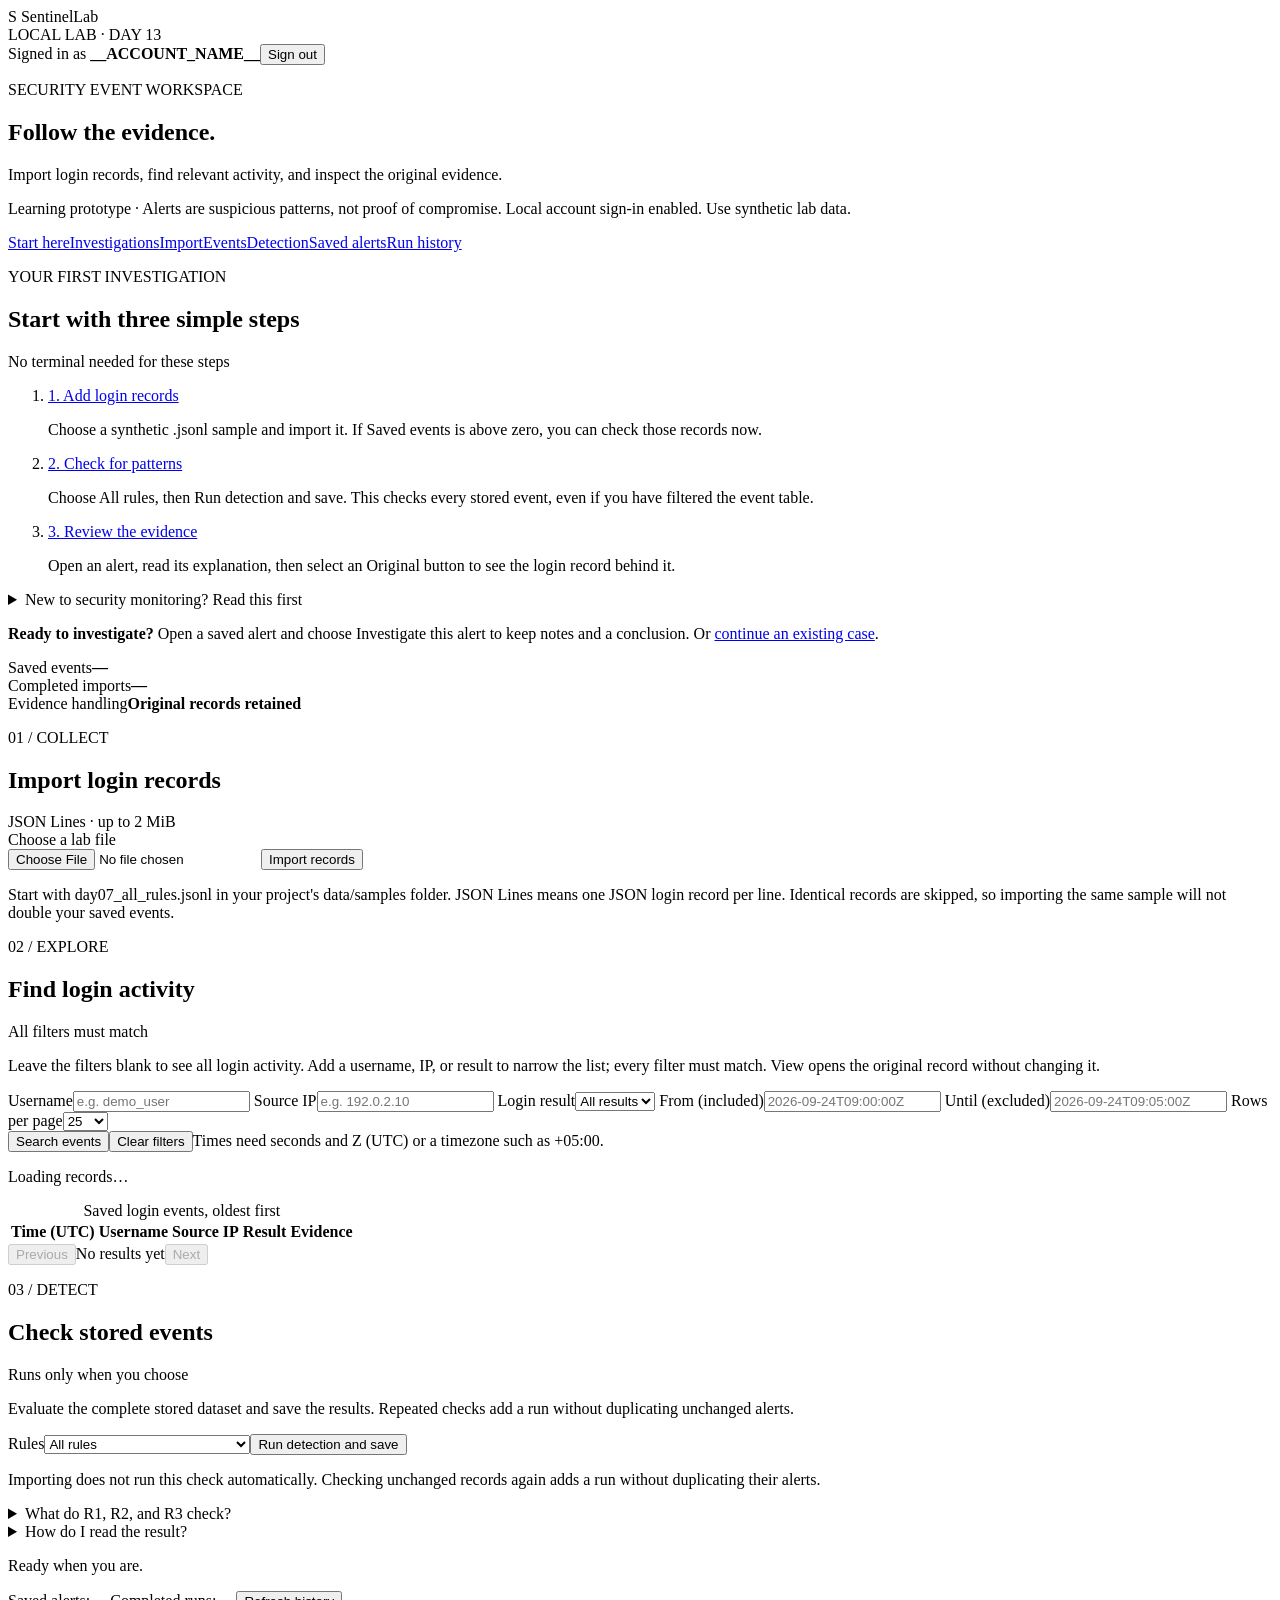
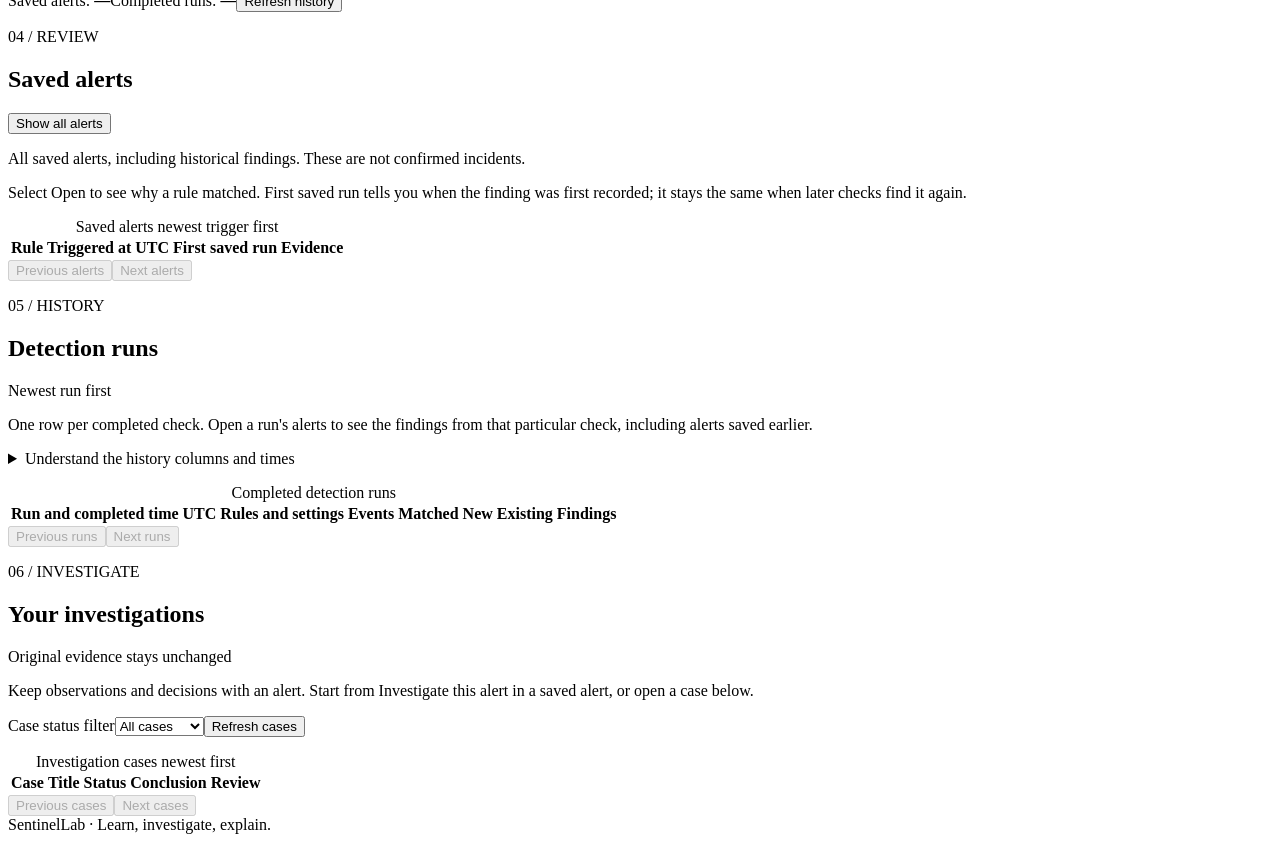
==== commit af75e7e6: "Day 13: export faithful investigation snapshots as Markdown and JSON Add bounded read-only reports, " ====
--- a/src/sentinellab/web/templates/index.html
+++ b/src/sentinellab/web/templates/index.html
@@ -15,7 +15,7 @@
   <script src="/static/auth.js" defer></script>
 </head>
 <body>
-  <header><div class="brand"><span class="mark" aria-hidden="true">S</span> SentinelLab</div><span class="badge">LOCAL LAB · DAY 12</span></header>
+  <header><div class="brand"><span class="mark" aria-hidden="true">S</span> SentinelLab</div><span class="badge">LOCAL LAB · DAY 13</span></header>
   <main>
     <div class="session-bar"><span>Signed in as <strong>__ACCOUNT_NAME__</strong></span><button id="sign-out" type="button" class="secondary">Sign out</button></div>
     <p id="session-status" role="status"></p><p id="session-expired" hidden>Your session ended. <a href="/login" target="_blank" rel="noopener">Sign in in a new tab</a>, then reload this page. Copy any unsaved draft text first.</p>
@@ -97,7 +97,12 @@
     <section class="panel case-workspace" id="case-detail" aria-labelledby="case-title" hidden>
       <div class="section-heading"><div><p class="eyebrow">CASE REVIEW</p><h2 id="case-title" tabindex="-1">Investigation</h2></div><button id="reload-case" class="secondary" type="button">Refresh selected case</button></div>
       <p id="case-detail-status" role="status" aria-live="polite"></p>
-      <dl id="case-facts" class="alert-facts"></dl><button id="case-open-alert" type="button" class="secondary" disabled>Open linked alert and evidence</button>
+      <dl id="case-facts" class="alert-facts"></dl><button id="case-open-alert" type="button" class="secondary" disabled>Open linked alert and evidence</button>
+      <h3>Download this investigation</h3>
+      <p class="hint">Markdown is for reading; JSON is for software. Both include all saved notes, decisions and original evidence, not just the visible page. Save your draft first if you want it included. Downloads do not change or close the case.</p>
+      <p class="hint">Reports may contain usernames, IP addresses and private notes. Review the file before sharing it. Sirf saved kaam report mein aayega.</p>
+      <div class="actions"><button id="case-export-markdown" type="button" class="secondary" disabled>Download Markdown</button><button id="case-export-json" type="button" class="secondary" disabled>Download JSON</button></div>
+      <p id="case-export-status" role="status" aria-live="polite"></p>
       <p class="hint">Notes and reasons are kept when a save fails or you refresh this case. Unsaved drafts stay only in this page and are lost on browser reload.</p>
       <label class="case-author-label">Author label for notes and decisions<input id="case-author" maxlength="80" required placeholder="e.g. lab_analyst"></label>
       <div class="case-editor-grid">
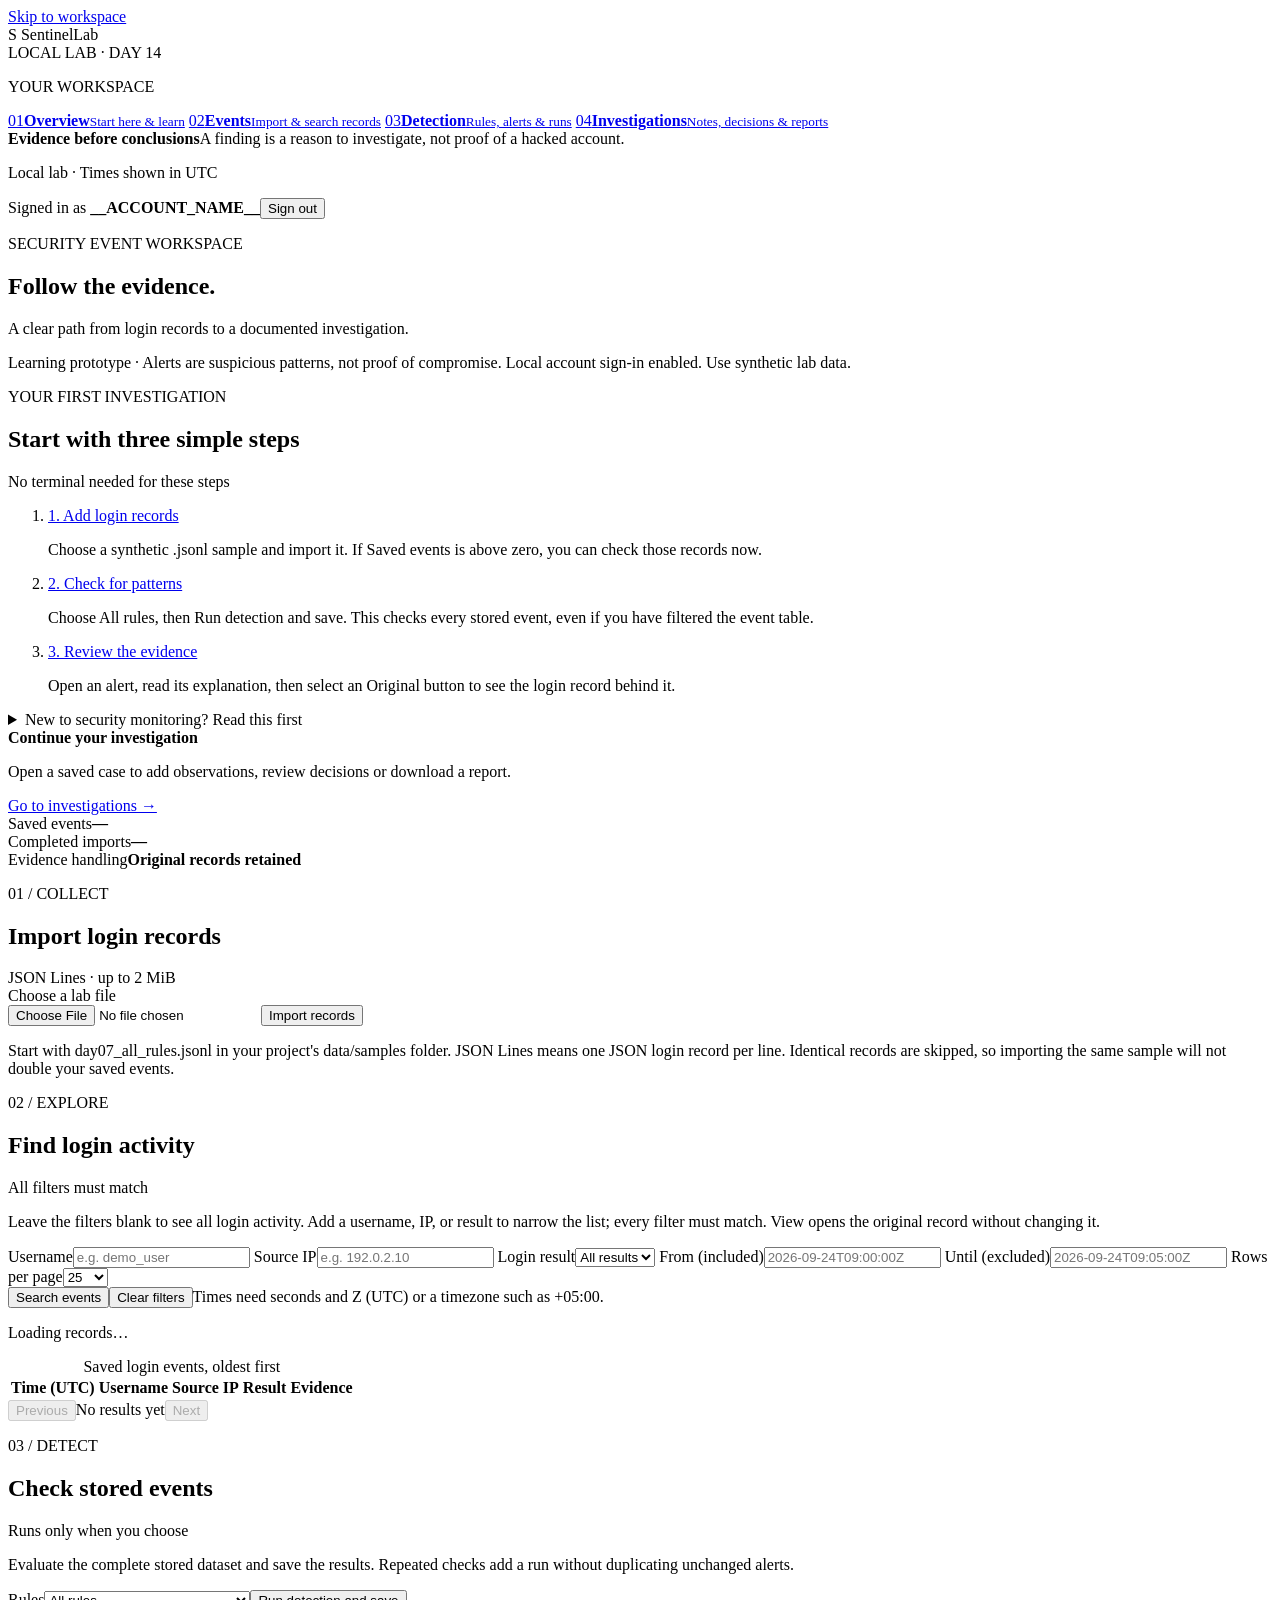
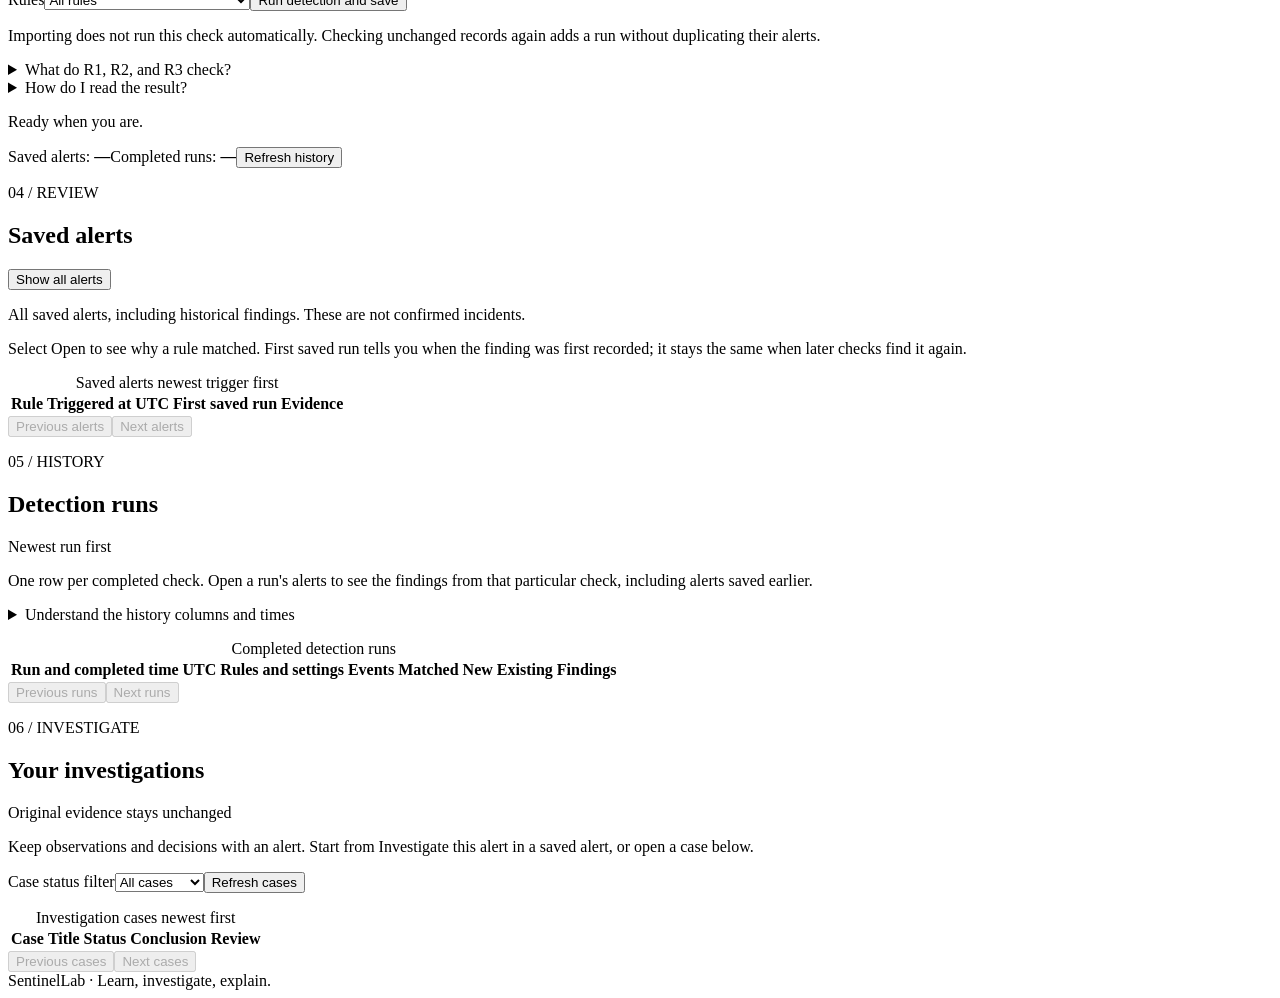
==== commit 45d65162: "Day 14: organize the analyst interface into focused workspaces Add responsive navigation, original-e" ====
--- a/src/sentinellab/web/templates/index.html
+++ b/src/sentinellab/web/templates/index.html
@@ -8,25 +8,37 @@
   <title>SentinelLab | Event workspace</title>
   <link rel="stylesheet" href="/static/style.css">
   <link rel="stylesheet" href="/static/alerts.css">
-  <link rel="stylesheet" href="/static/cases.css">
+  <link rel="stylesheet" href="/static/cases.css">
+  <link rel="stylesheet" href="/static/workspace.css">
+  <script src="/static/workspace.js" defer></script>
   <script src="/static/app.js" defer></script>
   <script src="/static/alerts.js" defer></script>
   <script src="/static/cases.js" defer></script>
   <script src="/static/auth.js" defer></script>
 </head>
-<body>
-  <header><div class="brand"><span class="mark" aria-hidden="true">S</span> SentinelLab</div><span class="badge">LOCAL LAB · DAY 13</span></header>
+<body class="workspace-app">
+  <a class="skip-link" href="#workspace-title">Skip to workspace</a>
+  <header><div class="brand"><span class="mark" aria-hidden="true">S</span> SentinelLab</div><span class="badge">LOCAL LAB · DAY 14</span></header>
+  <aside class="workspace-sidebar">
+    <p class="eyebrow">YOUR WORKSPACE</p>
+    <nav class="workspace-nav" aria-label="Workspace sections">
+      <a href="#workspace-overview" data-view="overview"><span>01</span><strong>Overview</strong><small>Start here &amp; learn</small></a>
+      <a href="#workspace-events" data-view="events"><span>02</span><strong>Events</strong><small>Import &amp; search records</small></a>
+      <a href="#workspace-detection" data-view="detection"><span>03</span><strong>Detection</strong><small>Rules, alerts &amp; runs</small></a>
+      <a href="#workspace-cases" data-view="cases"><span>04</span><strong>Investigations</strong><small>Notes, decisions &amp; reports</small></a>
+    </nav>
+    <div class="sidebar-help"><strong>Evidence before conclusions</strong>A finding is a reason to investigate, not proof of a hacked account.<p>Local lab · Times shown in UTC</p></div>
+  </aside>
   <main>
     <div class="session-bar"><span>Signed in as <strong>__ACCOUNT_NAME__</strong></span><button id="sign-out" type="button" class="secondary">Sign out</button></div>
     <p id="session-status" role="status"></p><p id="session-expired" hidden>Your session ended. <a href="/login" target="_blank" rel="noopener">Sign in in a new tab</a>, then reload this page. Copy any unsaved draft text first.</p>
-    <section class="intro"><p class="eyebrow">SECURITY EVENT WORKSPACE</p><h1>Follow the evidence.</h1><p>Import login records, find relevant activity, and inspect the original evidence.</p></section>
+    <section class="intro"><p class="eyebrow">SECURITY EVENT WORKSPACE</p><h1 id="workspace-title" tabindex="-1">Follow the evidence.</h1><p id="workspace-description">A clear path from login records to a documented investigation.</p></section>
     <p class="notice">Learning prototype · Alerts are suspicious patterns, not proof of compromise. Local account sign-in enabled. Use synthetic lab data.</p>
-    <nav class="workspace-nav" aria-label="Workspace sections"><a href="#start-title">Start here</a><a href="#cases-title">Investigations</a><a href="#import-title">Import</a><a href="#search-title">Events</a><a href="#detect-title">Detection</a><a href="#alerts-title">Saved alerts</a><a href="#runs-title">Run history</a></nav>
     <section class="getting-started" aria-labelledby="start-title">
       <div class="section-heading"><div><p class="eyebrow">YOUR FIRST INVESTIGATION</p><h2 id="start-title">Start with three simple steps</h2></div><span class="muted">No terminal needed for these steps</span></div>
       <ol class="journey"><li><a href="#import-title">1. Add login records</a><p>Choose a synthetic .jsonl sample and import it. If Saved events is above zero, you can check those records now.</p></li><li><a href="#detect-title">2. Check for patterns</a><p>Choose All rules, then Run detection and save. This checks every stored event, even if you have filtered the event table.</p></li><li><a href="#alerts-title">3. Review the evidence</a><p>Open an alert, read its explanation, then select an Original button to see the login record behind it.</p></li></ol>
       <details class="help"><summary>New to security monitoring? Read this first</summary><p><strong>Event:</strong> one login record. <strong>Alert:</strong> a suspicious pattern worth checking. <strong>Run:</strong> one completed detection check. An alert does not confirm that an account was hacked.</p><p>Roman Urdu: Pehle login records add karein, phir check chalayein. Alert ki wajah aur asal record dekhein. Sirf alert aane se hacking confirm nahi hoti.</p><p>For the prepared demonstration, open R3 and look for the record marked Successful login. Think about whether the user might simply have corrected a password.</p></details>
-      <p><strong>Ready to investigate?</strong> Open a saved alert and choose Investigate this alert to keep notes and a conclusion. Or <a href="#cases-title">continue an existing case</a>.</p>
+      <div class="next-step"><div><strong>Continue your investigation</strong><p>Open a saved case to add observations, review decisions or download a report.</p></div><a href="#cases-title">Go to investigations →</a></div>
     </section>
     <section class="stats" aria-label="Database overview"><article><span>Saved events</span><strong id="event-count">—</strong></article><article><span>Completed imports</span><strong id="import-count">—</strong></article><article><span>Evidence handling</span><strong class="small-stat">Original records retained</strong></article></section>
     <section class="panel" aria-labelledby="import-title"><div class="section-heading"><div><p class="eyebrow">01 / COLLECT</p><h2 id="import-title">Import login records</h2></div><span class="muted">JSON Lines · up to 2 MiB</span></div>
@@ -96,13 +108,16 @@
     </section>
     <section class="panel case-workspace" id="case-detail" aria-labelledby="case-title" hidden>
       <div class="section-heading"><div><p class="eyebrow">CASE REVIEW</p><h2 id="case-title" tabindex="-1">Investigation</h2></div><button id="reload-case" class="secondary" type="button">Refresh selected case</button></div>
-      <p id="case-detail-status" role="status" aria-live="polite"></p>
+      <p id="case-detail-status" role="status" aria-live="polite"></p>
+      <nav class="case-shortcuts" aria-label="Selected case shortcuts"><a href="#case-note">Write a note</a><a href="#case-actions">Read history</a><a href="#case-reports">Download report</a></nav>
       <dl id="case-facts" class="alert-facts"></dl><button id="case-open-alert" type="button" class="secondary" disabled>Open linked alert and evidence</button>
-      <h3>Download this investigation</h3>
+      <section class="report-card" id="case-reports" aria-labelledby="report-title">
+      <h3 id="report-title">Download this investigation</h3>
       <p class="hint">Markdown is for reading; JSON is for software. Both include all saved notes, decisions and original evidence, not just the visible page. Save your draft first if you want it included. Downloads do not change or close the case.</p>
       <p class="hint">Reports may contain usernames, IP addresses and private notes. Review the file before sharing it. Sirf saved kaam report mein aayega.</p>
       <div class="actions"><button id="case-export-markdown" type="button" class="secondary" disabled>Download Markdown</button><button id="case-export-json" type="button" class="secondary" disabled>Download JSON</button></div>
       <p id="case-export-status" role="status" aria-live="polite"></p>
+      </section>
       <p class="hint">Notes and reasons are kept when a save fails or you refresh this case. Unsaved drafts stay only in this page and are lost on browser reload.</p>
       <label class="case-author-label">Author label for notes and decisions<input id="case-author" maxlength="80" required placeholder="e.g. lab_analyst"></label>
       <div class="case-editor-grid">
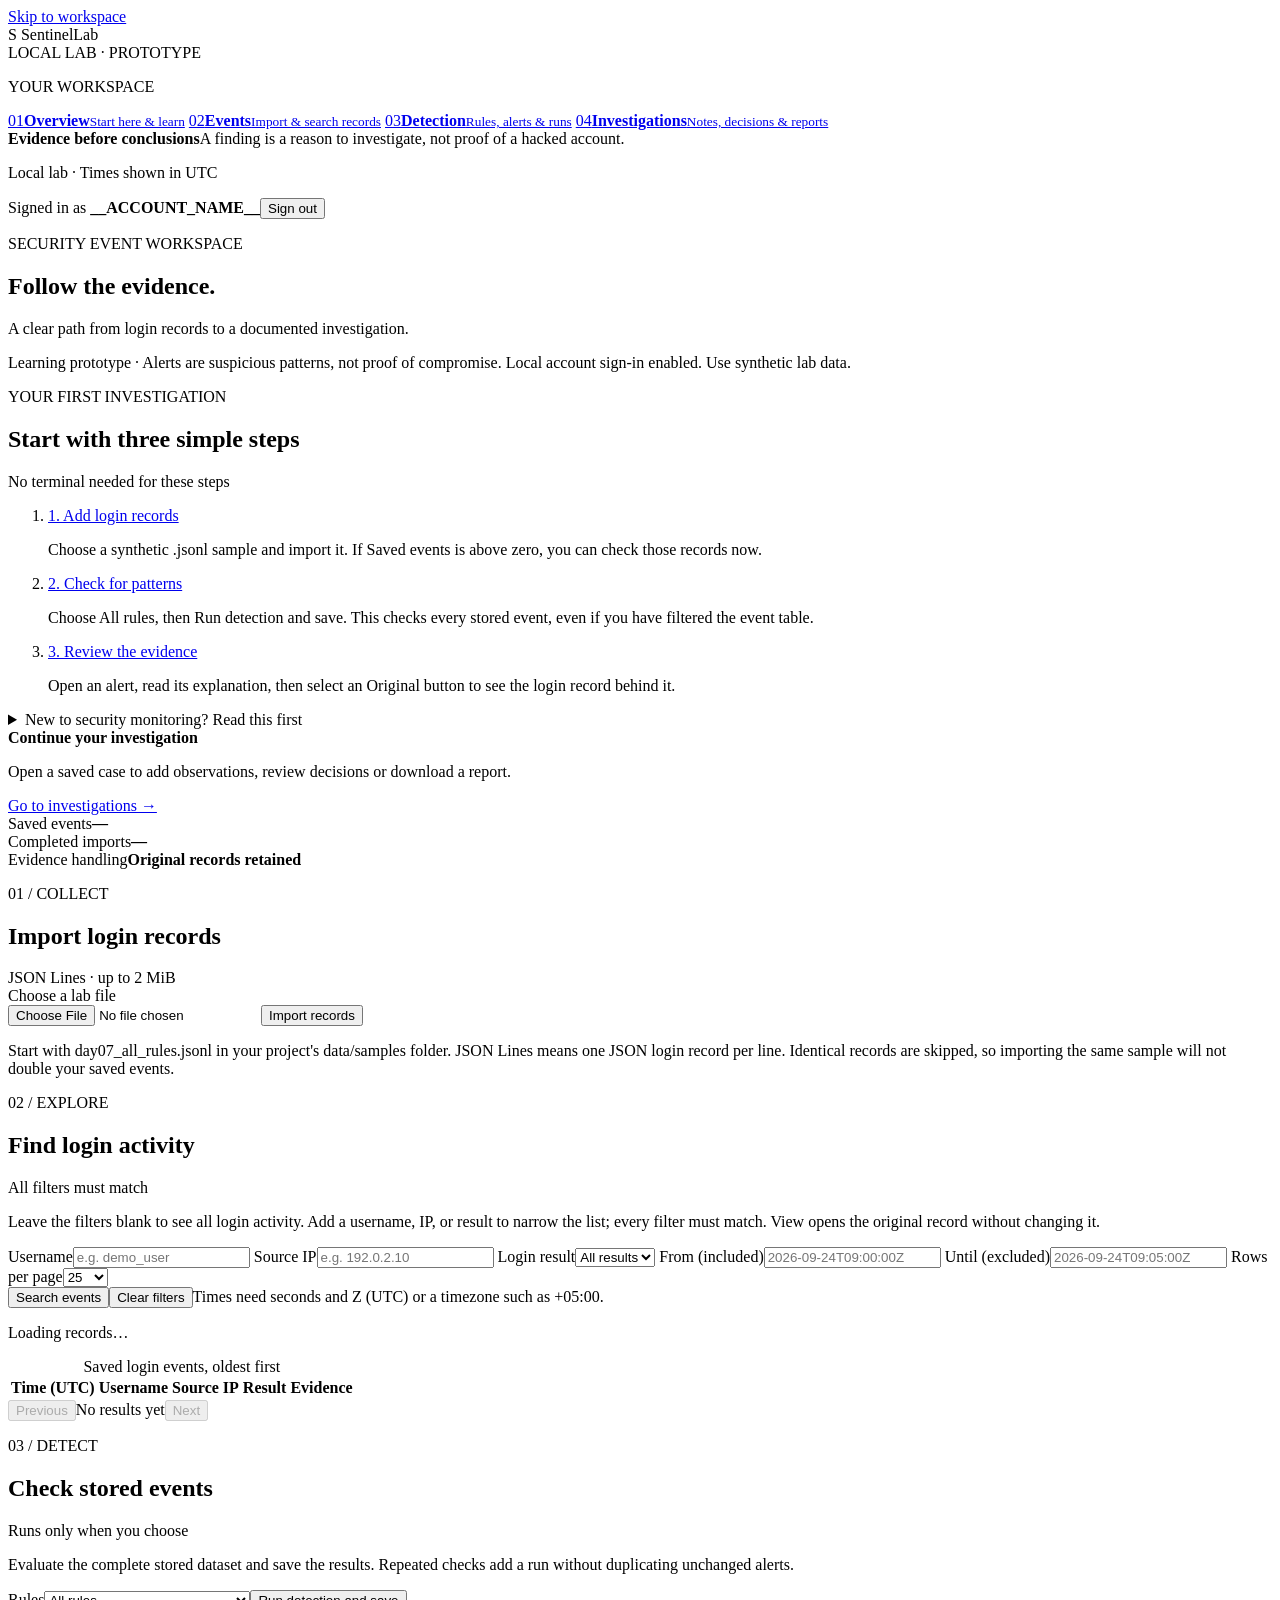
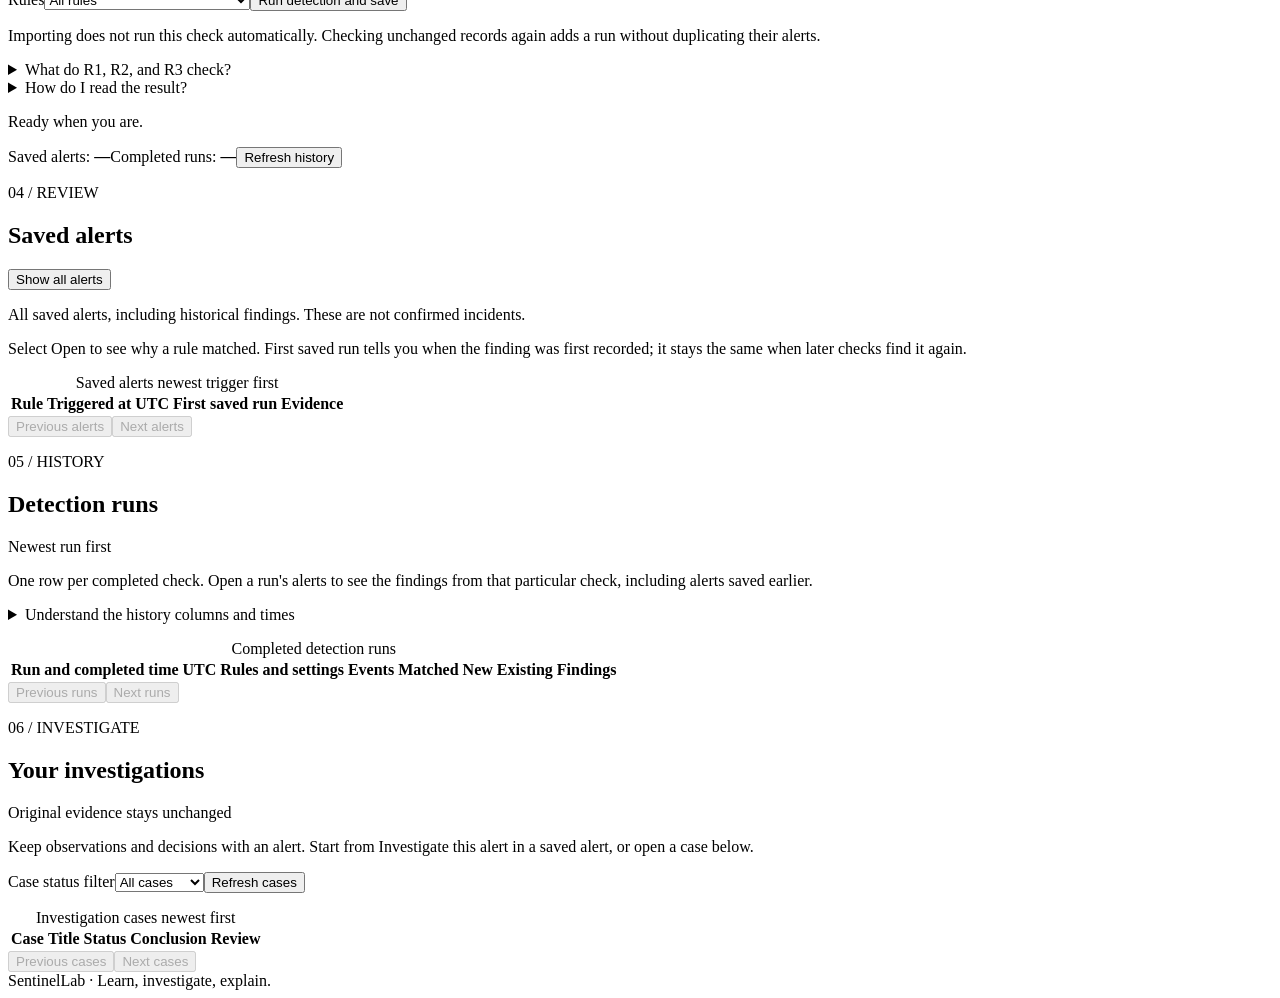
==== commit cbc94443: "Prepare Day 17 portfolio demo, case study and evidence-backed presentation" ====
--- a/src/sentinellab/web/templates/index.html
+++ b/src/sentinellab/web/templates/index.html
@@ -8,37 +8,37 @@
   <title>SentinelLab | Event workspace</title>
   <link rel="stylesheet" href="/static/style.css">
   <link rel="stylesheet" href="/static/alerts.css">
-  <link rel="stylesheet" href="/static/cases.css">
-  <link rel="stylesheet" href="/static/workspace.css">
-  <script src="/static/workspace.js" defer></script>
+  <link rel="stylesheet" href="/static/cases.css">
+  <link rel="stylesheet" href="/static/workspace.css">
+  <script src="/static/workspace.js" defer></script>
   <script src="/static/app.js" defer></script>
   <script src="/static/alerts.js" defer></script>
   <script src="/static/cases.js" defer></script>
   <script src="/static/auth.js" defer></script>
 </head>
-<body class="workspace-app">
-  <a class="skip-link" href="#workspace-title">Skip to workspace</a>
-  <header><div class="brand"><span class="mark" aria-hidden="true">S</span> SentinelLab</div><span class="badge">LOCAL LAB · DAY 14</span></header>
-  <aside class="workspace-sidebar">
-    <p class="eyebrow">YOUR WORKSPACE</p>
-    <nav class="workspace-nav" aria-label="Workspace sections">
-      <a href="#workspace-overview" data-view="overview"><span>01</span><strong>Overview</strong><small>Start here &amp; learn</small></a>
-      <a href="#workspace-events" data-view="events"><span>02</span><strong>Events</strong><small>Import &amp; search records</small></a>
-      <a href="#workspace-detection" data-view="detection"><span>03</span><strong>Detection</strong><small>Rules, alerts &amp; runs</small></a>
-      <a href="#workspace-cases" data-view="cases"><span>04</span><strong>Investigations</strong><small>Notes, decisions &amp; reports</small></a>
-    </nav>
-    <div class="sidebar-help"><strong>Evidence before conclusions</strong>A finding is a reason to investigate, not proof of a hacked account.<p>Local lab · Times shown in UTC</p></div>
-  </aside>
+<body class="workspace-app">
+  <a class="skip-link" href="#workspace-title">Skip to workspace</a>
+  <header><div class="brand"><span class="mark" aria-hidden="true">S</span> SentinelLab</div><span class="badge">LOCAL LAB · PROTOTYPE</span></header>
+  <aside class="workspace-sidebar">
+    <p class="eyebrow">YOUR WORKSPACE</p>
+    <nav class="workspace-nav" aria-label="Workspace sections">
+      <a href="#workspace-overview" data-view="overview"><span>01</span><strong>Overview</strong><small>Start here &amp; learn</small></a>
+      <a href="#workspace-events" data-view="events"><span>02</span><strong>Events</strong><small>Import &amp; search records</small></a>
+      <a href="#workspace-detection" data-view="detection"><span>03</span><strong>Detection</strong><small>Rules, alerts &amp; runs</small></a>
+      <a href="#workspace-cases" data-view="cases"><span>04</span><strong>Investigations</strong><small>Notes, decisions &amp; reports</small></a>
+    </nav>
+    <div class="sidebar-help"><strong>Evidence before conclusions</strong>A finding is a reason to investigate, not proof of a hacked account.<p>Local lab · Times shown in UTC</p></div>
+  </aside>
   <main>
     <div class="session-bar"><span>Signed in as <strong>__ACCOUNT_NAME__</strong></span><button id="sign-out" type="button" class="secondary">Sign out</button></div>
     <p id="session-status" role="status"></p><p id="session-expired" hidden>Your session ended. <a href="/login" target="_blank" rel="noopener">Sign in in a new tab</a>, then reload this page. Copy any unsaved draft text first.</p>
-    <section class="intro"><p class="eyebrow">SECURITY EVENT WORKSPACE</p><h1 id="workspace-title" tabindex="-1">Follow the evidence.</h1><p id="workspace-description">A clear path from login records to a documented investigation.</p></section>
+    <section class="intro"><p class="eyebrow">SECURITY EVENT WORKSPACE</p><h1 id="workspace-title" tabindex="-1">Follow the evidence.</h1><p id="workspace-description">A clear path from login records to a documented investigation.</p></section>
     <p class="notice">Learning prototype · Alerts are suspicious patterns, not proof of compromise. Local account sign-in enabled. Use synthetic lab data.</p>
     <section class="getting-started" aria-labelledby="start-title">
       <div class="section-heading"><div><p class="eyebrow">YOUR FIRST INVESTIGATION</p><h2 id="start-title">Start with three simple steps</h2></div><span class="muted">No terminal needed for these steps</span></div>
       <ol class="journey"><li><a href="#import-title">1. Add login records</a><p>Choose a synthetic .jsonl sample and import it. If Saved events is above zero, you can check those records now.</p></li><li><a href="#detect-title">2. Check for patterns</a><p>Choose All rules, then Run detection and save. This checks every stored event, even if you have filtered the event table.</p></li><li><a href="#alerts-title">3. Review the evidence</a><p>Open an alert, read its explanation, then select an Original button to see the login record behind it.</p></li></ol>
       <details class="help"><summary>New to security monitoring? Read this first</summary><p><strong>Event:</strong> one login record. <strong>Alert:</strong> a suspicious pattern worth checking. <strong>Run:</strong> one completed detection check. An alert does not confirm that an account was hacked.</p><p>Roman Urdu: Pehle login records add karein, phir check chalayein. Alert ki wajah aur asal record dekhein. Sirf alert aane se hacking confirm nahi hoti.</p><p>For the prepared demonstration, open R3 and look for the record marked Successful login. Think about whether the user might simply have corrected a password.</p></details>
-      <div class="next-step"><div><strong>Continue your investigation</strong><p>Open a saved case to add observations, review decisions or download a report.</p></div><a href="#cases-title">Go to investigations →</a></div>
+      <div class="next-step"><div><strong>Continue your investigation</strong><p>Open a saved case to add observations, review decisions or download a report.</p></div><a href="#cases-title">Go to investigations →</a></div>
     </section>
     <section class="stats" aria-label="Database overview"><article><span>Saved events</span><strong id="event-count">—</strong></article><article><span>Completed imports</span><strong id="import-count">—</strong></article><article><span>Evidence handling</span><strong class="small-stat">Original records retained</strong></article></section>
     <section class="panel" aria-labelledby="import-title"><div class="section-heading"><div><p class="eyebrow">01 / COLLECT</p><h2 id="import-title">Import login records</h2></div><span class="muted">JSON Lines · up to 2 MiB</span></div>
@@ -108,16 +108,16 @@
     </section>
     <section class="panel case-workspace" id="case-detail" aria-labelledby="case-title" hidden>
       <div class="section-heading"><div><p class="eyebrow">CASE REVIEW</p><h2 id="case-title" tabindex="-1">Investigation</h2></div><button id="reload-case" class="secondary" type="button">Refresh selected case</button></div>
-      <p id="case-detail-status" role="status" aria-live="polite"></p>
-      <nav class="case-shortcuts" aria-label="Selected case shortcuts"><a href="#case-note">Write a note</a><a href="#case-actions">Read history</a><a href="#case-reports">Download report</a></nav>
-      <dl id="case-facts" class="alert-facts"></dl><button id="case-open-alert" type="button" class="secondary" disabled>Open linked alert and evidence</button>
-      <section class="report-card" id="case-reports" aria-labelledby="report-title">
-      <h3 id="report-title">Download this investigation</h3>
-      <p class="hint">Markdown is for reading; JSON is for software. Both include all saved notes, decisions and original evidence, not just the visible page. Save your draft first if you want it included. Downloads do not change or close the case.</p>
-      <p class="hint">Reports may contain usernames, IP addresses and private notes. Review the file before sharing it. Sirf saved kaam report mein aayega.</p>
-      <div class="actions"><button id="case-export-markdown" type="button" class="secondary" disabled>Download Markdown</button><button id="case-export-json" type="button" class="secondary" disabled>Download JSON</button></div>
-      <p id="case-export-status" role="status" aria-live="polite"></p>
-      </section>
+      <p id="case-detail-status" role="status" aria-live="polite"></p>
+      <nav class="case-shortcuts" aria-label="Selected case shortcuts"><a href="#case-note">Write a note</a><a href="#case-actions">Read history</a><a href="#case-reports">Download report</a></nav>
+      <dl id="case-facts" class="alert-facts"></dl><button id="case-open-alert" type="button" class="secondary" disabled>Open linked alert and evidence</button>
+      <section class="report-card" id="case-reports" aria-labelledby="report-title">
+      <h3 id="report-title">Download this investigation</h3>
+      <p class="hint">Markdown is for reading; JSON is for software. Both include all saved notes, decisions and original evidence, not just the visible page. Save your draft first if you want it included. Downloads do not change or close the case.</p>
+      <p class="hint">Reports may contain usernames, IP addresses and private notes. Review the file before sharing it. Sirf saved kaam report mein aayega.</p>
+      <div class="actions"><button id="case-export-markdown" type="button" class="secondary" disabled>Download Markdown</button><button id="case-export-json" type="button" class="secondary" disabled>Download JSON</button></div>
+      <p id="case-export-status" role="status" aria-live="polite"></p>
+      </section>
       <p class="hint">Notes and reasons are kept when a save fails or you refresh this case. Unsaved drafts stay only in this page and are lost on browser reload.</p>
       <label class="case-author-label">Author label for notes and decisions<input id="case-author" maxlength="80" required placeholder="e.g. lab_analyst"></label>
       <div class="case-editor-grid">
